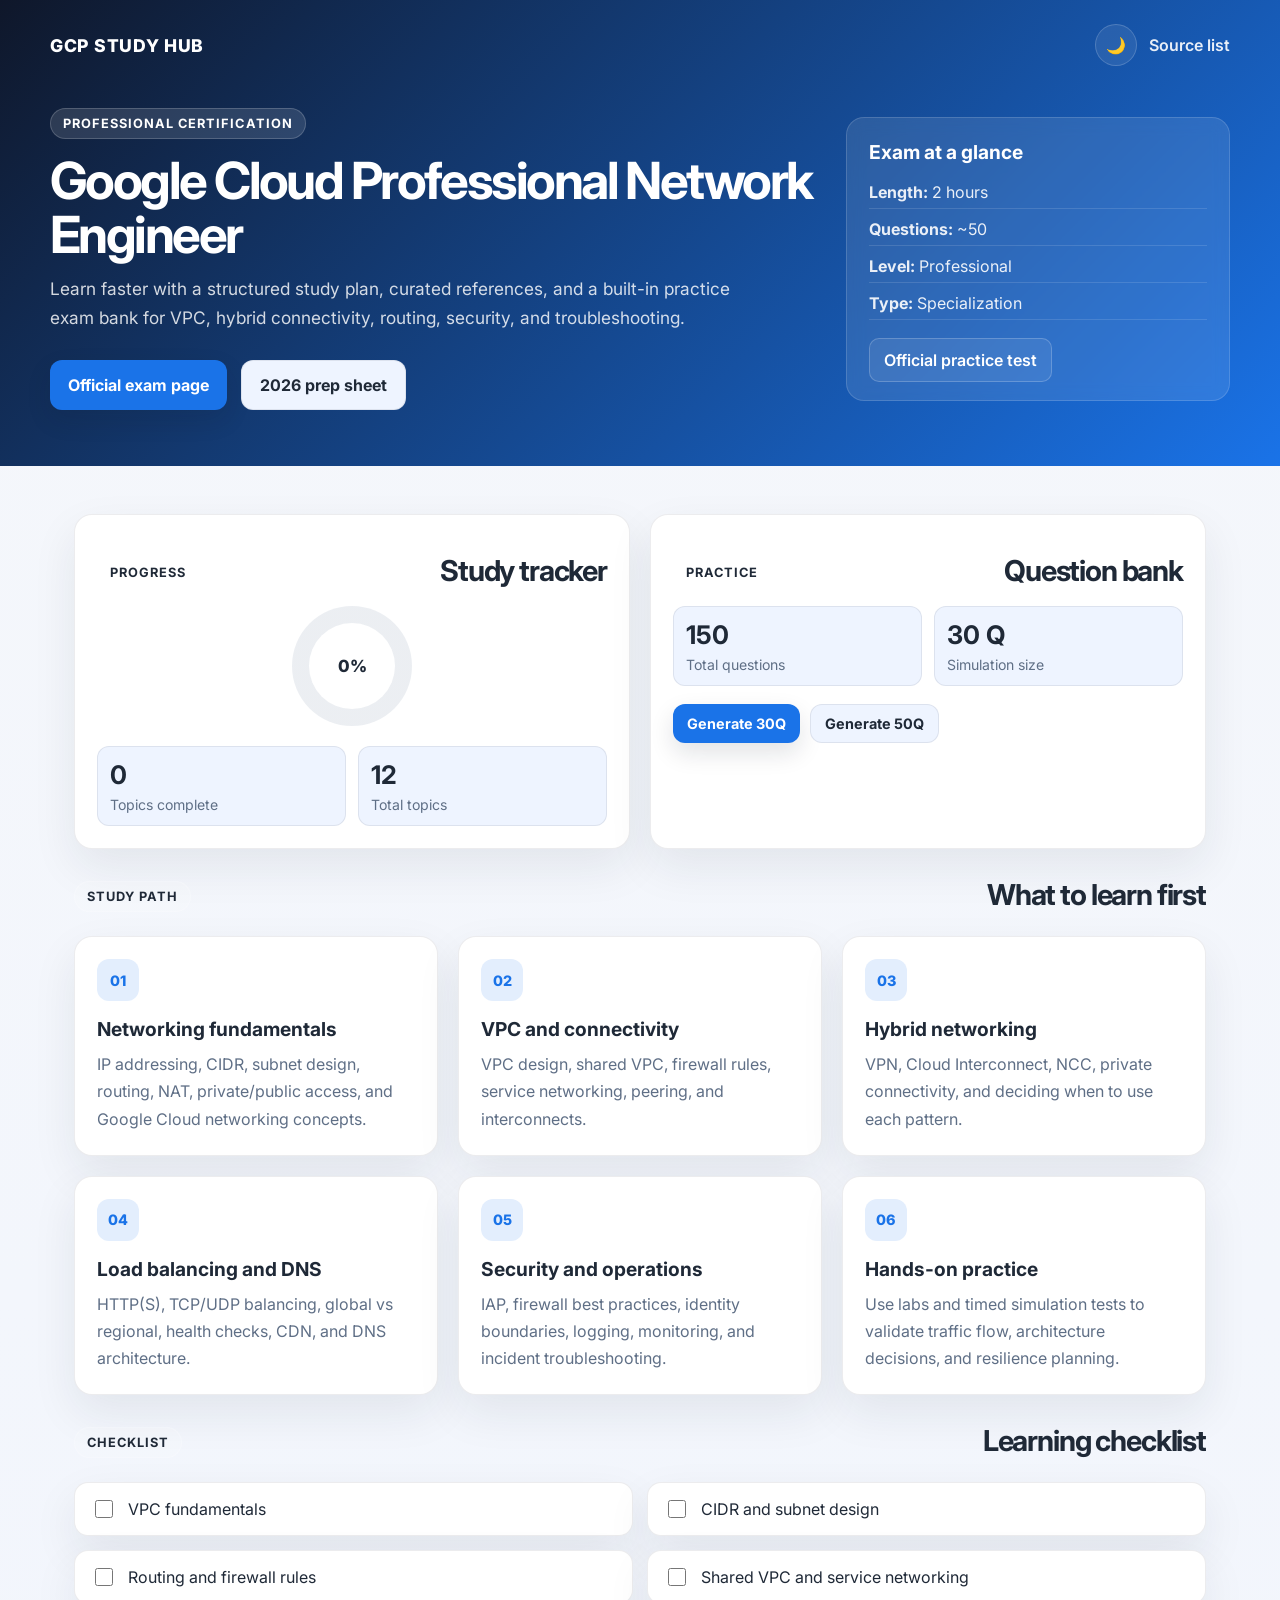
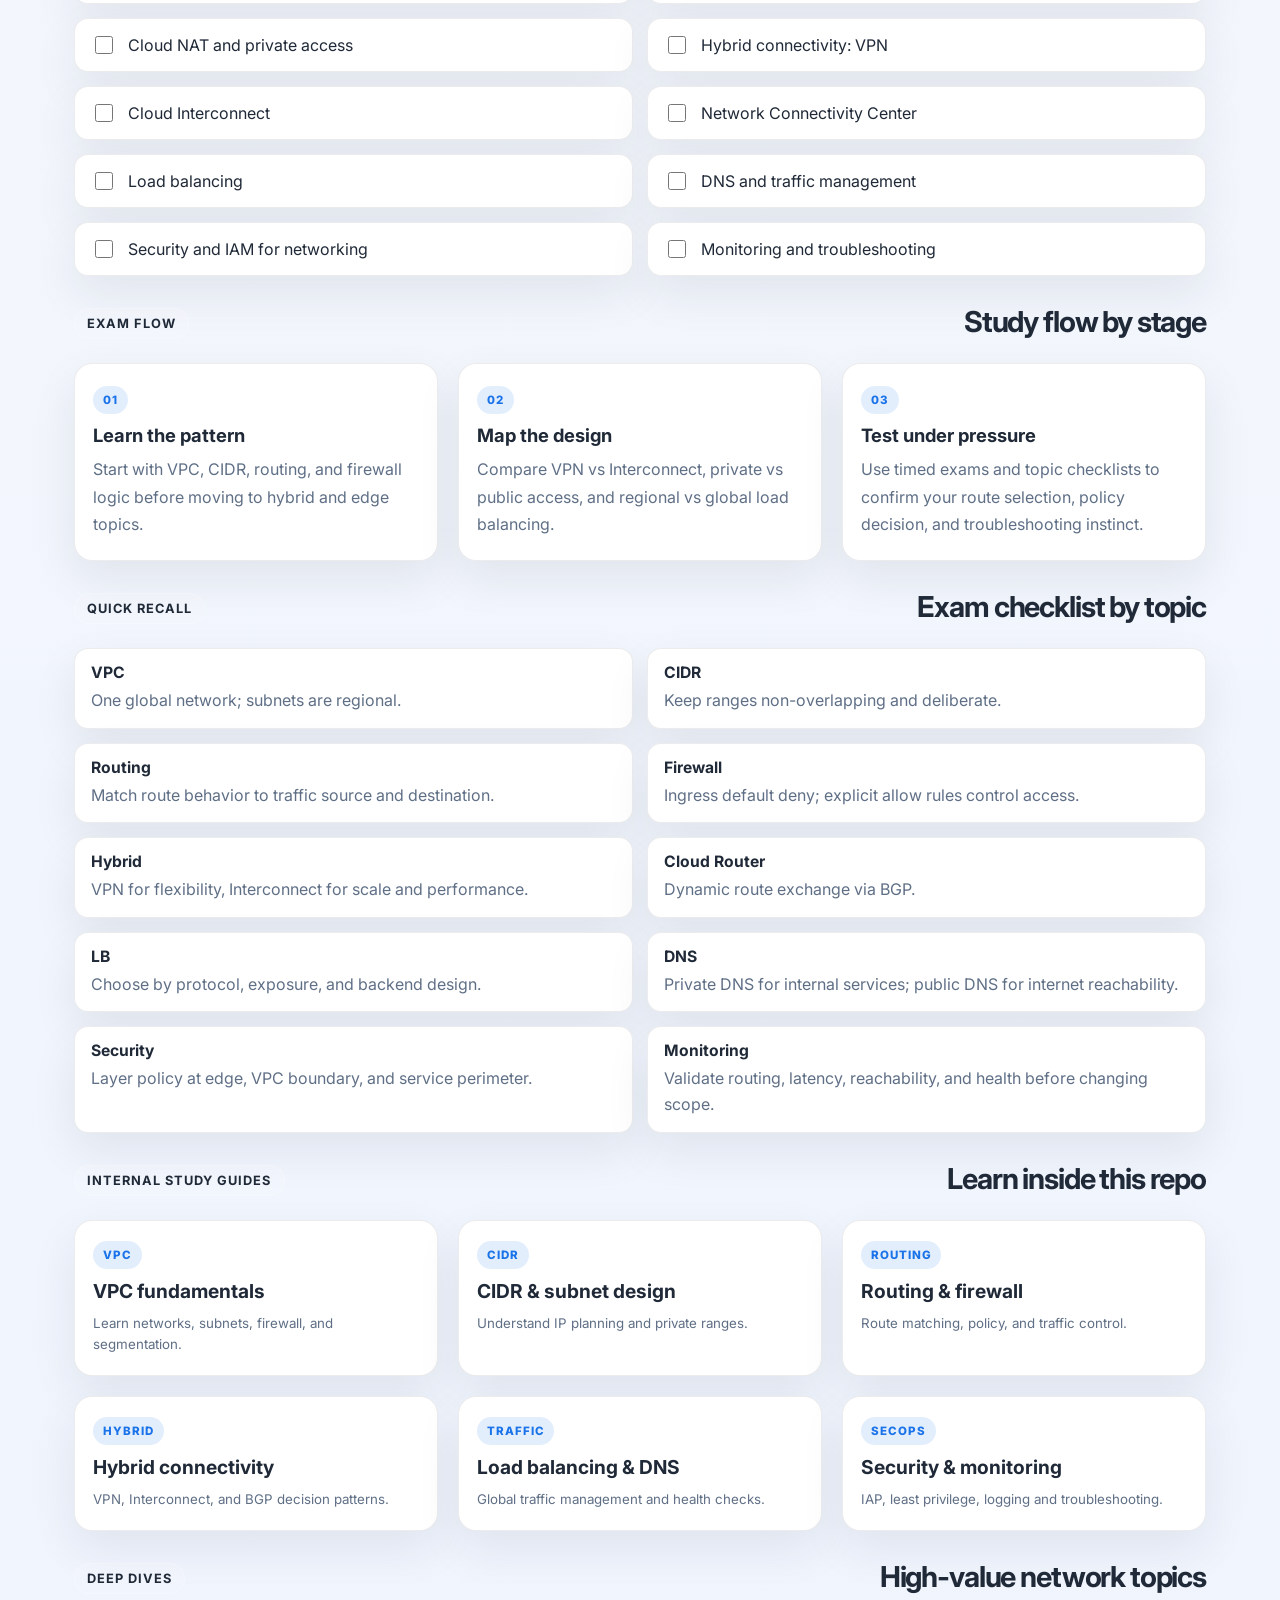
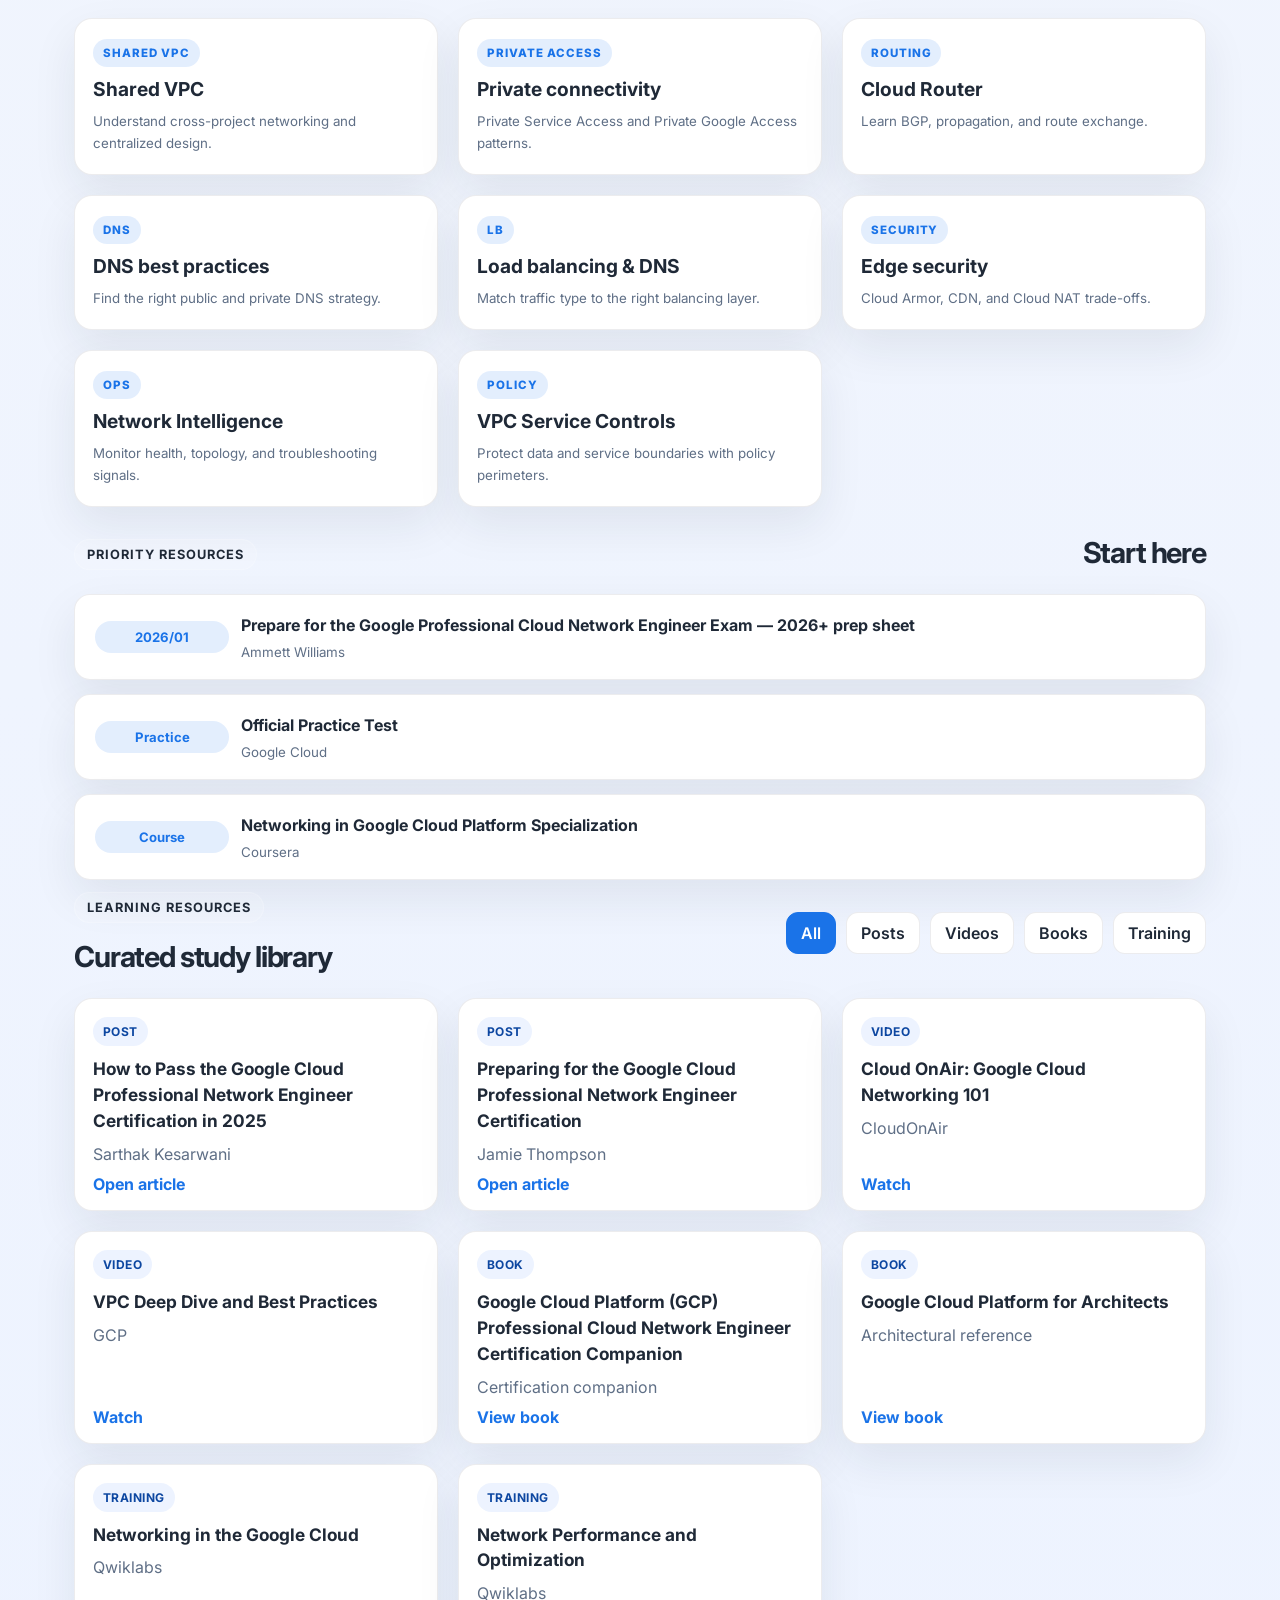
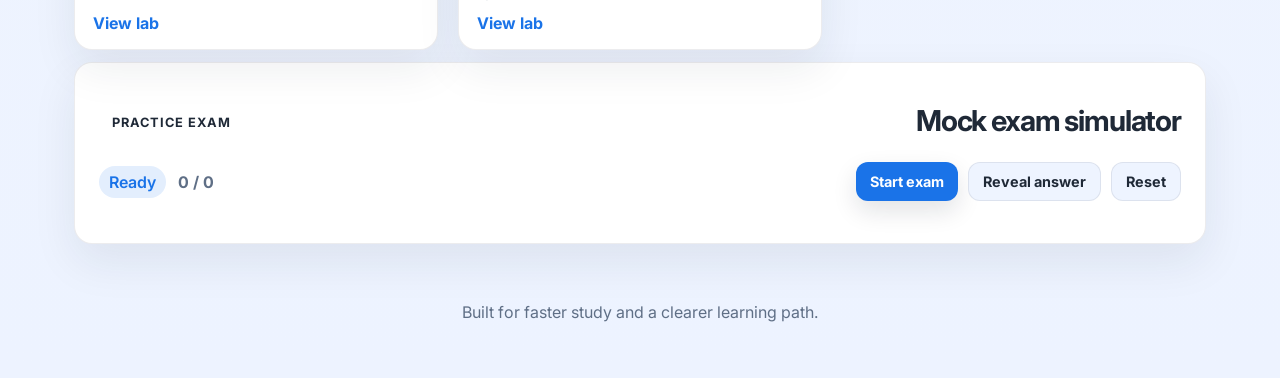
==== index.html @ b09e0fe0 "first commit" ====
<!DOCTYPE html>
<html lang="en">
  <head>
    <meta charset="UTF-8" />
    <meta name="viewport" content="width=device-width, initial-scale=1.0" />
    <title>Google Cloud Network Engineer Study Hub</title>
    <link rel="preconnect" href="https://fonts.googleapis.com" />
    <link rel="preconnect" href="https://fonts.gstatic.com" crossorigin />
    <link href="https://fonts.googleapis.com/css2?family=Inter:wght@400;500;600;700;800&display=swap" rel="stylesheet" />
    <link rel="stylesheet" href="styles.css" />
  </head>
  <body>
    <header class="hero">
      <nav class="topbar">
        <div class="brand">GCP Study Hub</div>
        <div class="nav-actions">
          <button id="themeToggle" class="theme-toggle" type="button" aria-label="Toggle dark mode">🌙</button>
          <a href="professional-cloud-network-engineer.md">Source list</a>
        </div>
      </nav>

      <div class="hero-inner">
        <div class="hero-copy">
          <span class="eyebrow">Professional Certification</span>
          <h1>Google Cloud Professional Network Engineer</h1>
          <p>
            Learn faster with a structured study plan, curated references, and a built-in practice exam bank for
            VPC, hybrid connectivity, routing, security, and troubleshooting.
          </p>
          <div class="hero-actions">
            <a class="button primary" href="https://cloud.google.com/certification/cloud-network-engineer/" target="_blank" rel="noreferrer">Official exam page</a>
            <a class="button secondary" href="https://medium.com/google-cloud/prepare-for-the-google-professional-cloud-network-engineer-exam-2026-prep-sheet-2c7bc591f3ff" target="_blank" rel="noreferrer">2026 prep sheet</a>
          </div>
        </div>

        <aside class="hero-card">
          <h3>Exam at a glance</h3>
          <ul>
            <li><strong>Length:</strong> 2 hours</li>
            <li><strong>Questions:</strong> ~50</li>
            <li><strong>Level:</strong> Professional</li>
            <li><strong>Type:</strong> Specialization</li>
          </ul>
          <a class="link-button" href="https://cloud.google.com/certification/practice-exam/cloud-network-engineer" target="_blank" rel="noreferrer">Official practice test</a>
        </aside>
      </div>
    </header>

    <main class="container">
      <section class="section dashboard-grid">
        <div class="summary-panel card">
          <div class="section-title compact">
            <span class="small-tag">Progress</span>
            <h2>Study tracker</h2>
          </div>
          <div class="progress-ring-wrap">
            <div class="progress-ring">
              <span id="progressPercent">0%</span>
            </div>
          </div>
          <div class="stat-row">
            <div>
              <strong id="checkedCount">0</strong>
              <span>Topics complete</span>
            </div>
            <div>
              <strong id="totalTopics">0</strong>
              <span>Total topics</span>
            </div>
          </div>
        </div>

        <div class="summary-panel card">
          <div class="section-title compact">
            <span class="small-tag">Practice</span>
            <h2>Question bank</h2>
          </div>
          <div class="question-bank-meta">
            <div>
              <strong id="bankCount">150</strong>
              <span>Total questions</span>
            </div>
            <div>
              <strong id="examModeLabel">30 Q</strong>
              <span>Simulation size</span>
            </div>
          </div>
          <div class="exam-actions">
            <button class="button primary small" id="generate30Btn" type="button">Generate 30Q</button>
            <button class="button secondary small" id="generate50Btn" type="button">Generate 50Q</button>
          </div>
        </div>
      </section>

      <section class="section">
        <div class="section-title">
          <span class="small-tag">Study path</span>
          <h2>What to learn first</h2>
        </div>

        <div class="roadmap-grid">
          <article class="card roadmap">
            <span>01</span>
            <h3>Networking fundamentals</h3>
            <p>IP addressing, CIDR, subnet design, routing, NAT, private/public access, and Google Cloud networking concepts.</p>
          </article>

          <article class="card roadmap">
            <span>02</span>
            <h3>VPC and connectivity</h3>
            <p>VPC design, shared VPC, firewall rules, service networking, peering, and interconnects.</p>
          </article>

          <article class="card roadmap">
            <span>03</span>
            <h3>Hybrid networking</h3>
            <p>VPN, Cloud Interconnect, NCC, private connectivity, and deciding when to use each pattern.</p>
          </article>

          <article class="card roadmap">
            <span>04</span>
            <h3>Load balancing and DNS</h3>
            <p>HTTP(S), TCP/UDP balancing, global vs regional, health checks, CDN, and DNS architecture.</p>
          </article>

          <article class="card roadmap">
            <span>05</span>
            <h3>Security and operations</h3>
            <p>IAP, firewall best practices, identity boundaries, logging, monitoring, and incident troubleshooting.</p>
          </article>

          <article class="card roadmap">
            <span>06</span>
            <h3>Hands-on practice</h3>
            <p>Use labs and timed simulation tests to validate traffic flow, architecture decisions, and resilience planning.</p>
          </article>
        </div>
      </section>

      <section class="section">
        <div class="section-title">
          <span class="small-tag">Checklist</span>
          <h2>Learning checklist</h2>
        </div>

        <div id="topicChecklist" class="checklist"></div>
      </section>

      <section class="section">
        <div class="section-title">
          <span class="small-tag">Exam flow</span>
          <h2>Study flow by stage</h2>
        </div>

        <div class="study-flow">
          <article class="flow-card">
            <span>01</span>
            <h3>Learn the pattern</h3>
            <p>Start with VPC, CIDR, routing, and firewall logic before moving to hybrid and edge topics.</p>
          </article>
          <article class="flow-card">
            <span>02</span>
            <h3>Map the design</h3>
            <p>Compare VPN vs Interconnect, private vs public access, and regional vs global load balancing.</p>
          </article>
          <article class="flow-card">
            <span>03</span>
            <h3>Test under pressure</h3>
            <p>Use timed exams and topic checklists to confirm your route selection, policy decision, and troubleshooting instinct.</p>
          </article>
        </div>
      </section>

      <section class="section">
        <div class="section-title">
          <span class="small-tag">Quick recall</span>
          <h2>Exam checklist by topic</h2>
        </div>

        <div class="exam-checklist">
          <div class="exam-checklist-item"><strong>VPC</strong><span>One global network; subnets are regional.</span></div>
          <div class="exam-checklist-item"><strong>CIDR</strong><span>Keep ranges non-overlapping and deliberate.</span></div>
          <div class="exam-checklist-item"><strong>Routing</strong><span>Match route behavior to traffic source and destination.</span></div>
          <div class="exam-checklist-item"><strong>Firewall</strong><span>Ingress default deny; explicit allow rules control access.</span></div>
          <div class="exam-checklist-item"><strong>Hybrid</strong><span>VPN for flexibility, Interconnect for scale and performance.</span></div>
          <div class="exam-checklist-item"><strong>Cloud Router</strong><span>Dynamic route exchange via BGP.</span></div>
          <div class="exam-checklist-item"><strong>LB</strong><span>Choose by protocol, exposure, and backend design.</span></div>
          <div class="exam-checklist-item"><strong>DNS</strong><span>Private DNS for internal services; public DNS for internet reachability.</span></div>
          <div class="exam-checklist-item"><strong>Security</strong><span>Layer policy at edge, VPC boundary, and service perimeter.</span></div>
          <div class="exam-checklist-item"><strong>Monitoring</strong><span>Validate routing, latency, reachability, and health before changing scope.</span></div>
        </div>
      </section>

      <section class="section">
        <div class="section-title">
          <span class="small-tag">Internal study guides</span>
          <h2>Learn inside this repo</h2>
        </div>

        <div class="topic-grid">
          <a class="topic-card" href="topics/vpc-fundamentals.html">
            <span>VPC</span>
            <strong>VPC fundamentals</strong>
            <small>Learn networks, subnets, firewall, and segmentation.</small>
          </a>
          <a class="topic-card" href="topics/cidr-subnet-design.html">
            <span>CIDR</span>
            <strong>CIDR & subnet design</strong>
            <small>Understand IP planning and private ranges.</small>
          </a>
          <a class="topic-card" href="topics/routing-firewall.html">
            <span>Routing</span>
            <strong>Routing & firewall</strong>
            <small>Route matching, policy, and traffic control.</small>
          </a>
          <a class="topic-card" href="topics/hybrid-connectivity.html">
            <span>Hybrid</span>
            <strong>Hybrid connectivity</strong>
            <small>VPN, Interconnect, and BGP decision patterns.</small>
          </a>
          <a class="topic-card" href="topics/load-balancing-dns.html">
            <span>Traffic</span>
            <strong>Load balancing & DNS</strong>
            <small>Global traffic management and health checks.</small>
          </a>
          <a class="topic-card" href="topics/security-monitoring.html">
            <span>SecOps</span>
            <strong>Security & monitoring</strong>
            <small>IAP, least privilege, logging and troubleshooting.</small>
          </a>
        </div>
      </section>

      <section class="section">
        <div class="section-title">
          <span class="small-tag">Deep dives</span>
          <h2>High-value network topics</h2>
        </div>

        <div class="deep-dive-grid">
          <a class="deep-dive-card" href="topics/shared-vpc.html">
            <span>Shared VPC</span>
            <strong>Shared VPC</strong>
            <small>Understand cross-project networking and centralized design.</small>
          </a>
          <a class="deep-dive-card" href="topics/private-connectivity.html">
            <span>Private access</span>
            <strong>Private connectivity</strong>
            <small>Private Service Access and Private Google Access patterns.</small>
          </a>
          <a class="deep-dive-card" href="topics/cloud-router.html">
            <span>Routing</span>
            <strong>Cloud Router</strong>
            <small>Learn BGP, propagation, and route exchange.</small>
          </a>
          <a class="deep-dive-card" href="topics/dns-best-practices.html">
            <span>DNS</span>
            <strong>DNS best practices</strong>
            <small>Find the right public and private DNS strategy.</small>
          </a>
          <a class="deep-dive-card" href="topics/load-balancing-dns.html">
            <span>LB</span>
            <strong>Load balancing & DNS</strong>
            <small>Match traffic type to the right balancing layer.</small>
          </a>
          <a class="deep-dive-card" href="topics/edge-security.html">
            <span>Security</span>
            <strong>Edge security</strong>
            <small>Cloud Armor, CDN, and Cloud NAT trade-offs.</small>
          </a>
          <a class="deep-dive-card" href="topics/network-deep-dives.html#network-intelligence-centre">
            <span>Ops</span>
            <strong>Network Intelligence</strong>
            <small>Monitor health, topology, and troubleshooting signals.</small>
          </a>
          <a class="deep-dive-card" href="topics/network-deep-dives.html#vpc-service-controls">
            <span>Policy</span>
            <strong>VPC Service Controls</strong>
            <small>Protect data and service boundaries with policy perimeters.</small>
          </a>
        </div>
      </section>

      <section class="section">
        <div class="section-title">
          <span class="small-tag">Priority resources</span>
          <h2>Start here</h2>
        </div>

        <div class="priority-list">
          <a class="priority-item" href="https://medium.com/google-cloud/prepare-for-the-google-professional-cloud-network-engineer-exam-2026-prep-sheet-2c7bc591f3ff" target="_blank" rel="noreferrer">
            <span class="priority-date">2026/01</span>
            <div>
              <strong>Prepare for the Google Professional Cloud Network Engineer Exam — 2026+ prep sheet</strong>
              <small>Ammett Williams</small>
            </div>
          </a>

          <a class="priority-item" href="https://cloud.google.com/certification/practice-exam/cloud-network-engineer" target="_blank" rel="noreferrer">
            <span class="priority-date">Practice</span>
            <div>
              <strong>Official Practice Test</strong>
              <small>Google Cloud</small>
            </div>
          </a>

          <a class="priority-item" href="https://www.coursera.org/specializations/networking-google-cloud-platform" target="_blank" rel="noreferrer">
            <span class="priority-date">Course</span>
            <div>
              <strong>Networking in Google Cloud Platform Specialization</strong>
              <small>Coursera</small>
            </div>
          </a>
        </div>
      </section>

      <section class="section">
        <div class="section-title with-actions">
          <div>
            <span class="small-tag">Learning resources</span>
            <h2>Curated study library</h2>
          </div>

          <div class="filters" aria-label="Resource categories">
            <button class="filter active" data-filter="all" type="button">All</button>
            <button class="filter" data-filter="posts" type="button">Posts</button>
            <button class="filter" data-filter="videos" type="button">Videos</button>
            <button class="filter" data-filter="books" type="button">Books</button>
            <button class="filter" data-filter="training" type="button">Training</button>
          </div>
        </div>

        <div class="resource-grid">
          <article class="resource-card" data-category="posts">
            <span class="resource-type">Post</span>
            <h3>How to Pass the Google Cloud Professional Network Engineer Certification in 2025</h3>
            <p>Sarthak Kesarwani</p>
            <a href="https://medium.com/google-cloud/how-to-pass-the-google-cloud-professional-network-engineer-certification-in-2025-5317ebe3b90c" target="_blank" rel="noreferrer">Open article</a>
          </article>

          <article class="resource-card" data-category="posts">
            <span class="resource-type">Post</span>
            <h3>Preparing for the Google Cloud Professional Network Engineer Certification</h3>
            <p>Jamie Thompson</p>
            <a href="https://medium.com/google-cloud/preparing-for-the-google-cloud-professional-network-engineer-certification-7c0a958208f3" target="_blank" rel="noreferrer">Open article</a>
          </article>

          <article class="resource-card" data-category="videos">
            <span class="resource-type">Video</span>
            <h3>Cloud OnAir: Google Cloud Networking 101</h3>
            <p>CloudOnAir</p>
            <a href="https://www.youtube.com/watch?v=0hN-dyOV10c" target="_blank" rel="noreferrer">Watch</a>
          </article>

          <article class="resource-card" data-category="videos">
            <span class="resource-type">Video</span>
            <h3>VPC Deep Dive and Best Practices</h3>
            <p>GCP</p>
            <a href="https://www.youtube.com/watch?v=wmP6SQe5J7g" target="_blank" rel="noreferrer">Watch</a>
          </article>

          <article class="resource-card" data-category="books">
            <span class="resource-type">Book</span>
            <h3>Google Cloud Platform (GCP) Professional Cloud Network Engineer Certification Companion</h3>
            <p>Certification companion</p>
            <a href="https://a.co/d/4icu5XX" target="_blank" rel="noreferrer">View book</a>
          </article>

          <article class="resource-card" data-category="books">
            <span class="resource-type">Book</span>
            <h3>Google Cloud Platform for Architects</h3>
            <p>Architectural reference</p>
            <a href="https://www.amazon.com/Google-Cloud-Platform-Architects-solutions/dp/1788834305/" target="_blank" rel="noreferrer">View book</a>
          </article>

          <article class="resource-card" data-category="training">
            <span class="resource-type">Training</span>
            <h3>Networking in the Google Cloud</h3>
            <p>Qwiklabs</p>
            <a href="https://google.qwiklabs.com/quests/31" target="_blank" rel="noreferrer">View lab</a>
          </article>

          <article class="resource-card" data-category="training">
            <span class="resource-type">Training</span>
            <h3>Network Performance and Optimization</h3>
            <p>Qwiklabs</p>
            <a href="https://google.qwiklabs.com/quests/46" target="_blank" rel="noreferrer">View lab</a>
          </article>
        </div>
      </section>

      <section class="section practice-panel card">
        <div class="section-title">
          <span class="small-tag">Practice exam</span>
          <h2>Mock exam simulator</h2>
        </div>

        <div class="practice-header">
          <div class="practice-meta">
            <span id="practiceStatus">Ready</span>
            <strong id="practiceTimer">0 / 0</strong>
          </div>
          <div class="practice-actions">
            <button class="button primary small" id="startExamBtn" type="button">Start exam</button>
            <button class="button secondary small" id="showAnswerBtn" type="button">Reveal answer</button>
            <button class="button secondary small" id="resetExamBtn" type="button">Reset</button>
          </div>
        </div>

        <div id="practiceExam" class="practice-exam hidden">
          <div class="question-progress">
            <div id="progressBar"></div>
          </div>

          <div id="questionCard" class="question-card"></div>

          <div class="exam-nav">
            <button class="button secondary small" id="prevBtn" type="button">Previous</button>
            <button class="button primary small" id="nextBtn" type="button">Next</button>
          </div>
        </div>

        <div id="examSummary" class="exam-summary hidden"></div>
      </section>
    </main>

    <footer class="footer">
      <p>Built for faster study and a clearer learning path.</p>
    </footer>

    <script src="script.js"></script>
  </body>
</html>
---- styles.css ----
:root {
  --bg: #f5f7fb;
  --panel: #ffffff;
  --panel-alt: #eef4ff;
  --primary: #1a73e8;
  --primary-dark: #0d47a1;
  --primary-soft: rgba(26, 115, 232, 0.12);
  --accent: #34a853;
  --text: #1f2937;
  --muted: #5f6f86;
  --border: rgba(15, 23, 42, 0.08);
  --shadow: 0 18px 45px rgba(31, 41, 55, 0.08);
  --success: #1e8e3e;
  --warning: #fbbc04;
  --danger: #d93025;
}

body.dark-mode {
  --bg: #0f172a;
  --panel: #111827;
  --panel-alt: #172033;
  --primary: #60a5fa;
  --primary-dark: #bfdbfe;
  --primary-soft: rgba(96, 165, 250, 0.18);
  --accent: #34a853;
  --text: #e5edf9;
  --muted: #a8b3c7;
  --border: rgba(148, 163, 184, 0.16);
  --shadow: 0 18px 45px rgba(2, 6, 23, 0.32);
  --success: #4ade80;
  --warning: #fbbf24;
  --danger: #f87171;
}

* {
  box-sizing: border-box;
}

html {
  scroll-behavior: smooth;
}

body {
  margin: 0;
  font-family: "Inter", sans-serif;
  background: linear-gradient(180deg, var(--bg) 0%, #edf3ff 100%);
  color: var(--text);
  transition: background 0.2s ease, color 0.2s ease;
}

body.dark-mode {
  background: linear-gradient(180deg, var(--bg) 0%, #0b1120 100%);
}

img {
  max-width: 100%;
  display: block;
}

button,
a {
  font: inherit;
}

.hero {
  background: linear-gradient(135deg, #0f172a 0%, #1a73e8 100%);
  color: #fff;
  padding: 24px 24px 56px;
}

.topbar {
  max-width: 1180px;
  margin: 0 auto;
  display: flex;
  align-items: center;
  justify-content: space-between;
  gap: 16px;
}

.brand {
  font-size: 1.1rem;
  font-weight: 800;
  letter-spacing: 0.04em;
  text-transform: uppercase;
}

.nav-actions {
  display: flex;
  align-items: center;
  gap: 12px;
}

.topbar a {
  color: rgba(255, 255, 255, 0.9);
  text-decoration: none;
  font-weight: 600;
}

.theme-toggle {
  width: 42px;
  height: 42px;
  border-radius: 50%;
  border: 1px solid rgba(255, 255, 255, 0.18);
  background: rgba(255, 255, 255, 0.08);
  color: #fff;
  cursor: pointer;
}

.hero-inner {
  max-width: 1180px;
  margin: 42px auto 0;
  display: grid;
  grid-template-columns: minmax(0, 1.6fr) minmax(280px, 0.8fr);
  gap: 28px;
  align-items: center;
}

.hero-copy h1 {
  margin: 14px 0 12px;
  font-size: clamp(2.2rem, 4vw, 4rem);
  line-height: 1.06;
  letter-spacing: -0.05em;
}

.hero-copy p {
  max-width: 680px;
  margin: 0;
  color: rgba(255, 255, 255, 0.82);
  font-size: 1.08rem;
  line-height: 1.7;
}

.eyebrow,
.small-tag {
  display: inline-flex;
  align-items: center;
  padding: 7px 12px;
  border-radius: 999px;
  background: rgba(255, 255, 255, 0.12);
  border: 1px solid rgba(255, 255, 255, 0.18);
  font-size: 0.8rem;
  font-weight: 700;
  letter-spacing: 0.08em;
  text-transform: uppercase;
}

.hero-actions {
  display: flex;
  flex-wrap: wrap;
  gap: 14px;
  margin-top: 28px;
}

.button,
.link-button,
.filter {
  display: inline-flex;
  align-items: center;
  justify-content: center;
  text-decoration: none;
  border-radius: 12px;
  cursor: pointer;
  transition: transform 0.2s ease, box-shadow 0.2s ease;
  border: none;
}

.button {
  padding: 14px 18px;
  font-weight: 700;
}

.button.small {
  padding: 10px 14px;
  font-size: 0.9rem;
}

.button:hover,
.link-button:hover,
.filter:hover,
.theme-toggle:hover {
  transform: translateY(-1px);
}

.button.primary {
  background: #fff;
  color: var(--primary-dark);
  box-shadow: 0 10px 24px rgba(15, 23, 42, 0.12);
}

.button.secondary {
  background: rgba(255, 255, 255, 0.08);
  color: #fff;
  border: 1px solid rgba(255, 255, 255, 0.18);
}

.hero-card {
  background: rgba(255, 255, 255, 0.1);
  border: 1px solid rgba(255, 255, 255, 0.15);
  border-radius: 18px;
  padding: 22px 22px 18px;
  backdrop-filter: blur(8px);
}

.hero-card h3 {
  margin-top: 0;
  margin-bottom: 18px;
  font-size: 1.2rem;
}

.hero-card ul {
  list-style: none;
  padding: 0;
  margin: 0 0 18px;
  display: grid;
  gap: 10px;
  color: rgba(255, 255, 255, 0.9);
}

.hero-card li {
  padding-bottom: 6px;
  border-bottom: 1px solid rgba(255, 255, 255, 0.12);
}

.link-button {
  padding: 11px 14px;
  border-radius: 10px;
  background: rgba(255, 255, 255, 0.08);
  border: 1px solid rgba(255, 255, 255, 0.2);
  color: #fff;
  font-weight: 600;
}

.container {
  max-width: 1180px;
  margin: 0 auto;
  padding: 48px 24px 32px;
}

.section + .section {
  margin-top: 12px;
}

.section-title {
  display: flex;
  align-items: end;
  justify-content: space-between;
  gap: 20px;
  margin-bottom: 24px;
}

.section-title.compact {
  margin-bottom: 18px;
}

.section-title h2 {
  margin: 16px 0 0;
  font-size: clamp(1.8rem, 2vw, 2.5rem);
  letter-spacing: -0.04em;
}

.with-actions {
  align-items: center;
}

.dashboard-grid {
  display: grid;
  grid-template-columns: repeat(2, minmax(0, 1fr));
  gap: 20px;
}

.summary-panel,
.practice-panel,
.card,
.resource-card {
  background: var(--panel);
  border: 1px solid var(--border);
  border-radius: 18px;
  box-shadow: var(--shadow);
}

.summary-panel {
  padding: 22px;
}

.progress-ring-wrap {
  display: flex;
  justify-content: center;
  margin-bottom: 20px;
}

.progress-ring {
  width: 120px;
  height: 120px;
  border-radius: 50%;
  display: grid;
  place-items: center;
  font-weight: 800;
  background: conic-gradient(var(--primary) 0deg, var(--primary) 0deg, rgba(148, 163, 184, 0.18) 0deg);
  position: relative;
}

.progress-ring::before {
  content: "";
  position: absolute;
  width: 86px;
  height: 86px;
  border-radius: 50%;
  background: var(--panel);
}

.progress-ring span {
  position: relative;
  z-index: 1;
  font-size: 1.05rem;
}

.stat-row,
.question-bank-meta {
  display: grid;
  grid-template-columns: repeat(2, minmax(0, 1fr));
  gap: 12px;
}

.stat-row div,
.question-bank-meta div {
  background: var(--panel-alt);
  border: 1px solid var(--border);
  border-radius: 12px;
  padding: 12px;
  display: flex;
  flex-direction: column;
  gap: 6px;
  min-height: 80px;
}

.stat-row strong,
.question-bank-meta strong {
  font-size: 1.6rem;
}

.stat-row span,
.question-bank-meta span {
  color: var(--muted);
  font-size: 0.88rem;
}

.exam-actions {
  display: flex;
  flex-wrap: wrap;
  gap: 10px;
  margin-top: 18px;
}

.button.primary:not(.secondary) {
  background: var(--primary);
  color: #fff;
}

.button.secondary:not(.primary) {
  background: var(--panel-alt);
  color: var(--text);
  border: 1px solid var(--border);
}

.roadmap-grid,
.resource-grid {
  display: grid;
  grid-template-columns: repeat(3, minmax(0, 1fr));
  gap: 20px;
}

.roadmap {
  padding: 22px;
}

.roadmap span {
  display: inline-flex;
  align-items: center;
  justify-content: center;
  width: 42px;
  height: 42px;
  border-radius: 12px;
  background: var(--primary-soft);
  color: var(--primary);
  font-size: 0.9rem;
  font-weight: 800;
}

.roadmap h3 {
  margin: 16px 0 10px;
  font-size: 1.2rem;
}

.roadmap p {
  margin: 0;
  line-height: 1.7;
  color: var(--muted);
}

.checklist {
  display: grid;
  grid-template-columns: repeat(2, minmax(0, 1fr));
  gap: 14px;
}

.checklist-item {
  display: flex;
  align-items: center;
  gap: 12px;
  background: var(--panel);
  border: 1px solid var(--border);
  border-radius: 14px;
  padding: 14px 16px;
  box-shadow: var(--shadow);
}

.checklist-item input {
  width: 18px;
  height: 18px;
  accent-color: var(--primary);
}

.checklist-item label {
  line-height: 1.5;
  cursor: pointer;
}

.checklist-item.checked {
  border-color: rgba(52, 168, 83, 0.4);
  background: rgba(52, 168, 83, 0.04);
}

.priority-list {
  display: grid;
  gap: 14px;
}

.priority-item {
  display: grid;
  grid-template-columns: 134px 1fr;
  gap: 12px;
  align-items: center;
  background: var(--panel);
  color: var(--text);
  border: 1px solid var(--border);
  border-radius: 16px;
  padding: 18px 20px;
  text-decoration: none;
  box-shadow: var(--shadow);
}

.priority-date {
  display: inline-flex;
  align-items: center;
  justify-content: center;
  padding: 8px 12px;
  border-radius: 999px;
  background: var(--primary-soft);
  color: var(--primary);
  font-weight: 700;
  font-size: 0.82rem;
}

.priority-item strong {
  display: block;
  margin-bottom: 4px;
  line-height: 1.5;
}

.priority-item small {
  color: var(--muted);
}

.filters {
  display: flex;
  flex-wrap: wrap;
  gap: 10px;
}

.filter {
  border: 1px solid var(--border);
  background: var(--panel);
  color: var(--text);
  padding: 10px 14px;
  font-weight: 600;
}

.filter.active {
  background: var(--primary);
  border-color: var(--primary);
  color: #fff;
}

.resource-card {
  padding: 18px 18px 16px;
  display: flex;
  flex-direction: column;
  gap: 10px;
}

.resource-type {
  display: inline-flex;
  align-self: flex-start;
  border-radius: 999px;
  background: #edf3ff;
  color: var(--primary-dark);
  padding: 7px 10px;
  font-size: 0.75rem;
  font-weight: 700;
  letter-spacing: 0.04em;
  text-transform: uppercase;
}

body.dark-mode .resource-type {
  background: rgba(96, 165, 250, 0.12);
  color: var(--primary);
}

.resource-card h3 {
  margin: 0;
  font-size: 1.08rem;
  line-height: 1.5;
}

.resource-card p {
  margin: 0;
  color: var(--muted);
}

.resource-card a {
  margin-top: auto;
  color: var(--primary);
  text-decoration: none;
  font-weight: 700;
}

.resource-card.hidden {
  display: none;
}

.topic-grid {
  display: grid;
  grid-template-columns: repeat(3, minmax(0, 1fr));
  gap: 20px;
}

.topic-card {
  display: flex;
  flex-direction: column;
  gap: 10px;
  padding: 20px 18px;
  background: var(--panel);
  border: 1px solid var(--border);
  border-radius: 18px;
  box-shadow: var(--shadow);
  color: var(--text);
  text-decoration: none;
}

.topic-card span {
  display: inline-flex;
  width: fit-content;
  border-radius: 999px;
  background: var(--primary-soft);
  color: var(--primary);
  padding: 7px 10px;
  font-size: 0.72rem;
  font-weight: 800;
  letter-spacing: 0.08em;
  text-transform: uppercase;
}

.topic-card strong {
  font-size: 1.2rem;
}

.topic-card small {
  color: var(--muted);
  line-height: 1.6;
}

.study-flow {
  display: grid;
  grid-template-columns: repeat(3, minmax(0, 1fr));
  gap: 20px;
}

.flow-card {
  display: flex;
  flex-direction: column;
  gap: 10px;
  padding: 22px 18px;
  background: var(--panel);
  border: 1px solid var(--border);
  border-radius: 18px;
  box-shadow: var(--shadow);
}

.flow-card span {
  display: inline-flex;
  width: fit-content;
  border-radius: 999px;
  background: var(--primary-soft);
  color: var(--primary);
  padding: 7px 10px;
  font-size: 0.72rem;
  font-weight: 800;
  letter-spacing: 0.08em;
  text-transform: uppercase;
}

.flow-card h3 {
  margin: 0;
  font-size: 1.15rem;
}

.flow-card p {
  margin: 0;
  color: var(--muted);
  line-height: 1.7;
}

.exam-checklist {
  display: grid;
  grid-template-columns: repeat(2, minmax(0, 1fr));
  gap: 14px;
}

.exam-checklist-item {
  display: flex;
  flex-direction: column;
  gap: 6px;
  padding: 14px 16px;
  border: 1px solid var(--border);
  border-radius: 14px;
  background: var(--panel);
  box-shadow: var(--shadow);
}

.exam-checklist-item strong {
  font-size: 0.98rem;
}

.exam-checklist-item span {
  color: var(--muted);
  line-height: 1.6;
}

.deep-dive-grid {
  display: grid;
  grid-template-columns: repeat(3, minmax(0, 1fr));
  gap: 20px;
}

.deep-dive-card {
  display: flex;
  flex-direction: column;
  gap: 10px;
  padding: 20px 18px;
  background: var(--panel);
  border: 1px solid var(--border);
  border-radius: 18px;
  box-shadow: var(--shadow);
  color: var(--text);
  text-decoration: none;
}

.deep-dive-card span {
  display: inline-flex;
  width: fit-content;
  border-radius: 999px;
  background: var(--primary-soft);
  color: var(--primary);
  padding: 7px 10px;
  font-size: 0.72rem;
  font-weight: 800;
  letter-spacing: 0.08em;
  text-transform: uppercase;
}

.deep-dive-card strong {
  font-size: 1.2rem;
}

.deep-dive-card small {
  color: var(--muted);
  line-height: 1.6;
}

.deep-dive-list {
  display: grid;
  gap: 18px;
}

.deep-dive-item {
  background: var(--panel);
  border: 1px solid var(--border);
  border-radius: 18px;
  box-shadow: var(--shadow);
  padding: 22px 20px;
}

.deep-dive-item h3 {
  margin: 0 0 10px;
  font-size: 1.25rem;
}

.deep-dive-item p,
.deep-dive-item li {
  color: var(--muted);
  line-height: 1.75;
}

.deep-dive-item a {
  color: var(--primary);
  text-decoration: none;
  font-weight: 700;
}

.deep-dive-item ul {
  margin: 10px 0 0;
  padding-left: 18px;
}

.topic-page {
  max-width: 1080px;
  margin: 0 auto;
  padding: 32px 24px 60px;
}

.topic-shell {
  background: var(--panel);
  border: 1px solid var(--border);
  border-radius: 24px;
  box-shadow: var(--shadow);
  overflow: hidden;
}

.topic-header {
  background: linear-gradient(135deg, #0f172a 0%, #1a73e8 100%);
  color: #fff;
  padding: 24px 28px 20px;
}

.topic-header h1 {
  margin: 14px 0 12px;
  font-size: clamp(2rem, 3vw, 3rem);
  letter-spacing: -0.05em;
}

.topic-header p {
  margin: 0;
  line-height: 1.7;
  color: rgba(255, 255, 255, 0.82);
}

.topic-nav {
  display: flex;
  flex-wrap: wrap;
  gap: 10px;
  margin-top: 18px;
}

.topic-nav a {
  display: inline-flex;
  align-items: center;
  padding: 8px 12px;
  border-radius: 999px;
  background: rgba(255, 255, 255, 0.12);
  border: 1px solid rgba(255, 255, 255, 0.18);
  color: #fff;
  text-decoration: none;
  font-size: 0.85rem;
  font-weight: 600;
}

.topic-content {
  padding: 30px 28px 36px;
}

.topic-content section {
  margin-bottom: 28px;
}

.topic-content h2 {
  margin: 0 0 12px;
  font-size: 1.5rem;
  letter-spacing: -0.03em;
}

.topic-content h3 {
  margin: 0 0 10px;
  font-size: 1.12rem;
}

.topic-content p,
.topic-content li {
  color: var(--muted);
  line-height: 1.8;
}

.topic-content ul,
.topic-content ol {
  padding-left: 20px;
}

.topic-box {
  background: var(--panel-alt);
  border: 1px solid var(--border);
  border-radius: 16px;
  padding: 18px 20px;
  margin-top: 18px;
}

.topic-box h3 {
  margin-top: 0;
}

.practice-panel {
  padding: 24px;
}

.practice-header {
  display: flex;
  align-items: center;
  justify-content: space-between;
  gap: 12px;
  margin-bottom: 18px;
}

.practice-meta {
  display: flex;
  align-items: center;
  gap: 12px;
  color: var(--muted);
  font-weight: 600;
}

.practice-meta span {
  border-radius: 999px;
  background: var(--primary-soft);
  color: var(--primary);
  padding: 6px 10px;
}

.practice-actions,
.exam-nav {
  display: flex;
  gap: 10px;
  flex-wrap: wrap;
}

.question-progress {
  width: 100%;
  height: 10px;
  background: rgba(148, 163, 184, 0.18);
  border-radius: 999px;
  overflow: hidden;
  margin-bottom: 18px;
}

#progressBar {
  height: 100%;
  width: 0%;
  background: linear-gradient(90deg, var(--primary), #4f9cff);
  border-radius: inherit;
  transition: width 0.25s ease;
}

.question-card {
  background: var(--panel-alt);
  border: 1px solid var(--border);
  border-radius: 16px;
  padding: 22px;
}

.question-card h3 {
  margin: 0 0 18px;
  font-size: clamp(1.2rem, 2vw, 1.7rem);
  line-height: 1.5;
}

.question-card .question-meta {
  display: flex;
  justify-content: space-between;
  align-items: center;
  gap: 12px;
  margin-bottom: 14px;
  color: var(--muted);
  font-size: 0.9rem;
}

.answers {
  display: grid;
  gap: 12px;
  margin-top: 18px;
}

.answer-option {
  width: 100%;
  display: flex;
  align-items: center;
  gap: 12px;
  background: var(--panel);
  border: 1px solid var(--border);
  border-radius: 12px;
  padding: 12px 14px;
  text-align: left;
  color: var(--text);
  cursor: pointer;
}

.answer-option.correct {
  border-color: rgba(30, 142, 62, 0.45);
  background: rgba(30, 142, 62, 0.08);
}

.answer-option.wrong {
  border-color: rgba(217, 48, 37, 0.45);
  background: rgba(217, 48, 37, 0.08);
}

.answer-option.selected {
  border-color: var(--primary);
  box-shadow: 0 0 0 2px rgba(26, 115, 232, 0.12);
}

.answer-label {
  width: 26px;
  height: 26px;
  border-radius: 50%;
  display: inline-flex;
  align-items: center;
  justify-content: center;
  font-size: 0.8rem;
  background: rgba(148, 163, 184, 0.15);
  color: var(--muted);
  font-weight: 700;
}

.answer-option.correct .answer-label,
.answer-option.wrong .answer-label {
  color: #fff;
}

.answer-option.correct .answer-label {
  background: var(--success);
}

.answer-option.wrong .answer-label {
  background: var(--danger);
}

.explanation {
  margin-top: 18px;
  padding: 16px 18px;
  background: rgba(96, 165, 250, 0.08);
  border-left: 4px solid var(--primary);
  border-radius: 12px;
  color: var(--text);
  line-height: 1.6;
}

.exam-summary {
  margin-top: 22px;
  padding: 24px;
  background: var(--panel-alt);
  border: 1px solid var(--border);
  border-radius: 16px;
}

.exam-summary h3 {
  margin-top: 0;
  margin-bottom: 14px;
}

.exam-summary .score {
  font-size: 2rem;
  font-weight: 800;
  margin-bottom: 8px;
}

.hidden {
  display: none !important;
}

.footer {
  padding: 10px 24px 40px;
  text-align: center;
  color: var(--muted);
}

@media (max-width: 920px) {
  .hero-inner,
  .roadmap-grid,
  .resource-grid,
  .dashboard-grid,
  .checklist {
    grid-template-columns: 1fr;
  }

  .section-title {
    flex-direction: column;
    align-items: flex-start;
  }

  .filters {
    width: 100%;
  }
}

@media (max-width: 540px) {
  .topbar,
  .practice-header {
    flex-direction: column;
    align-items: flex-start;
  }

  .priority-item {
    grid-template-columns: 1fr;
  }

  .button,
  .button.small {
    width: 100%;
  }

  .nav-actions {
    width: 100%;
    justify-content: space-between;
  }
}
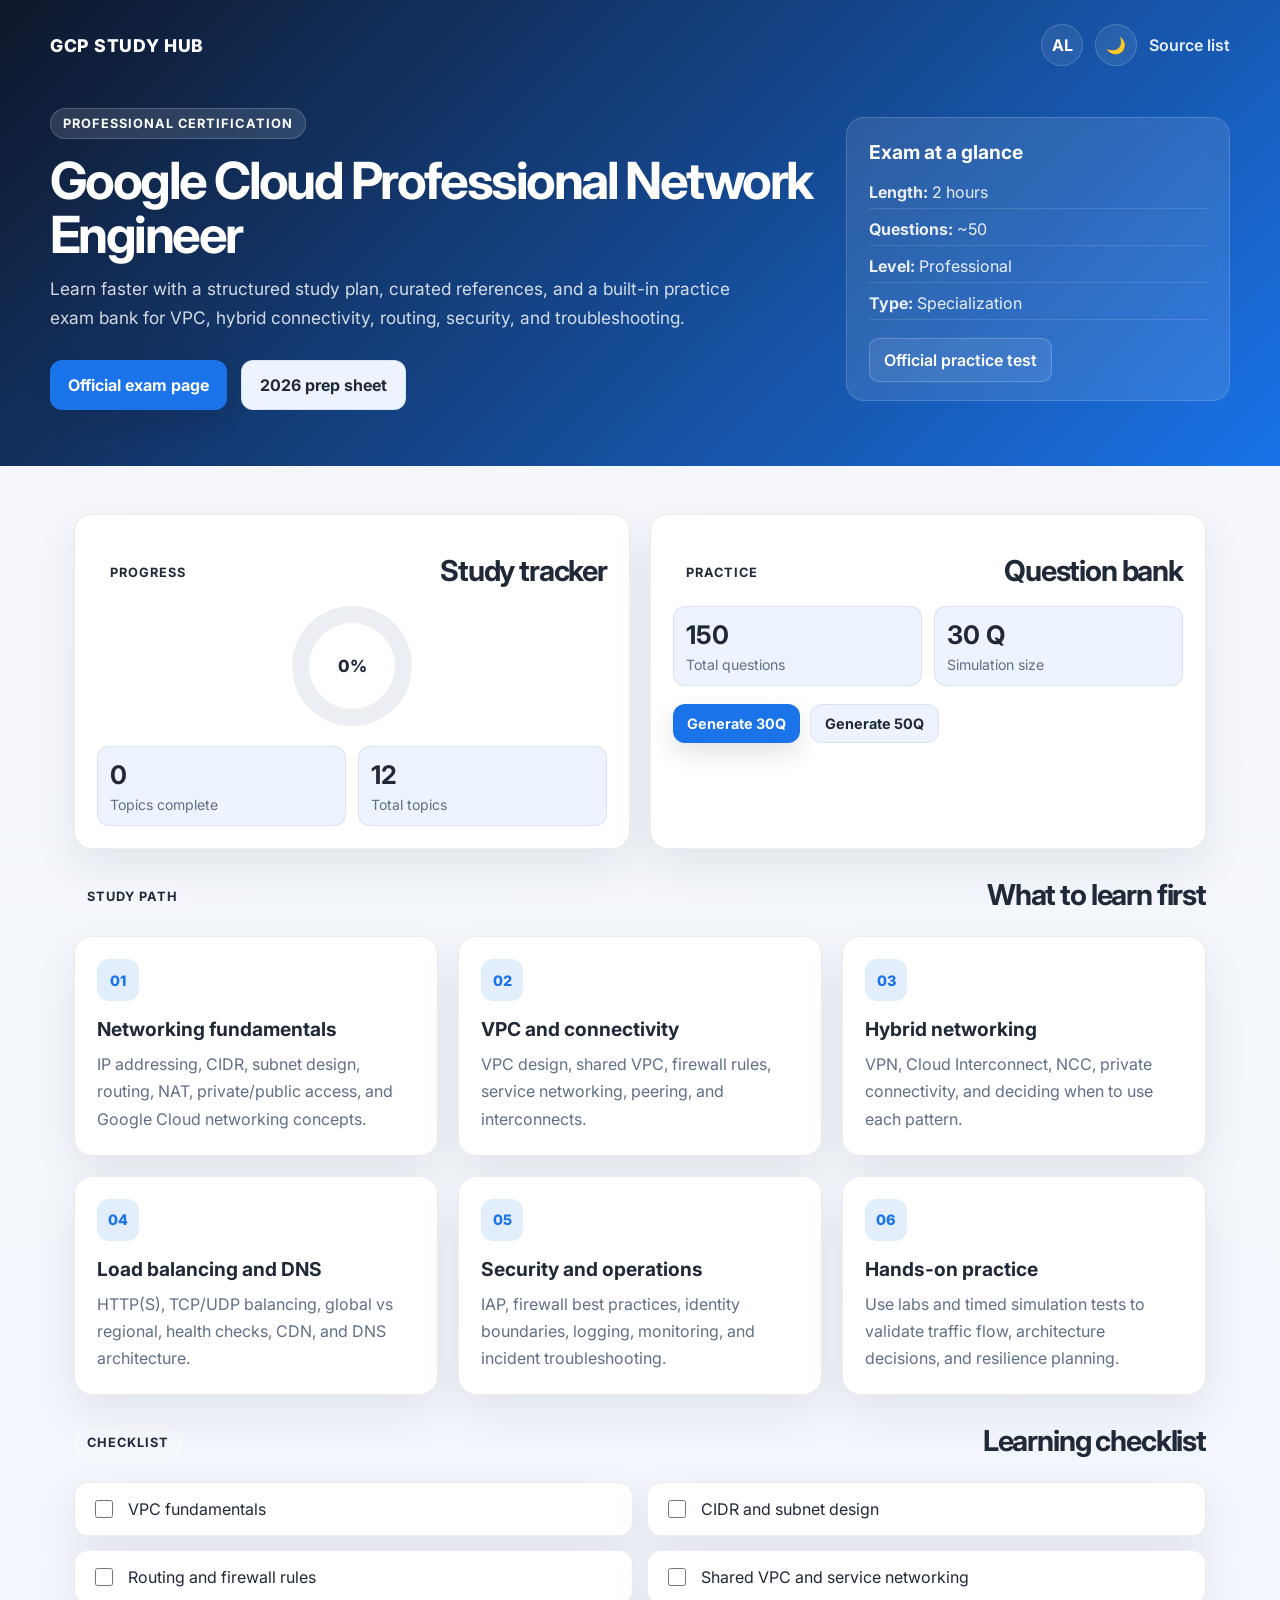
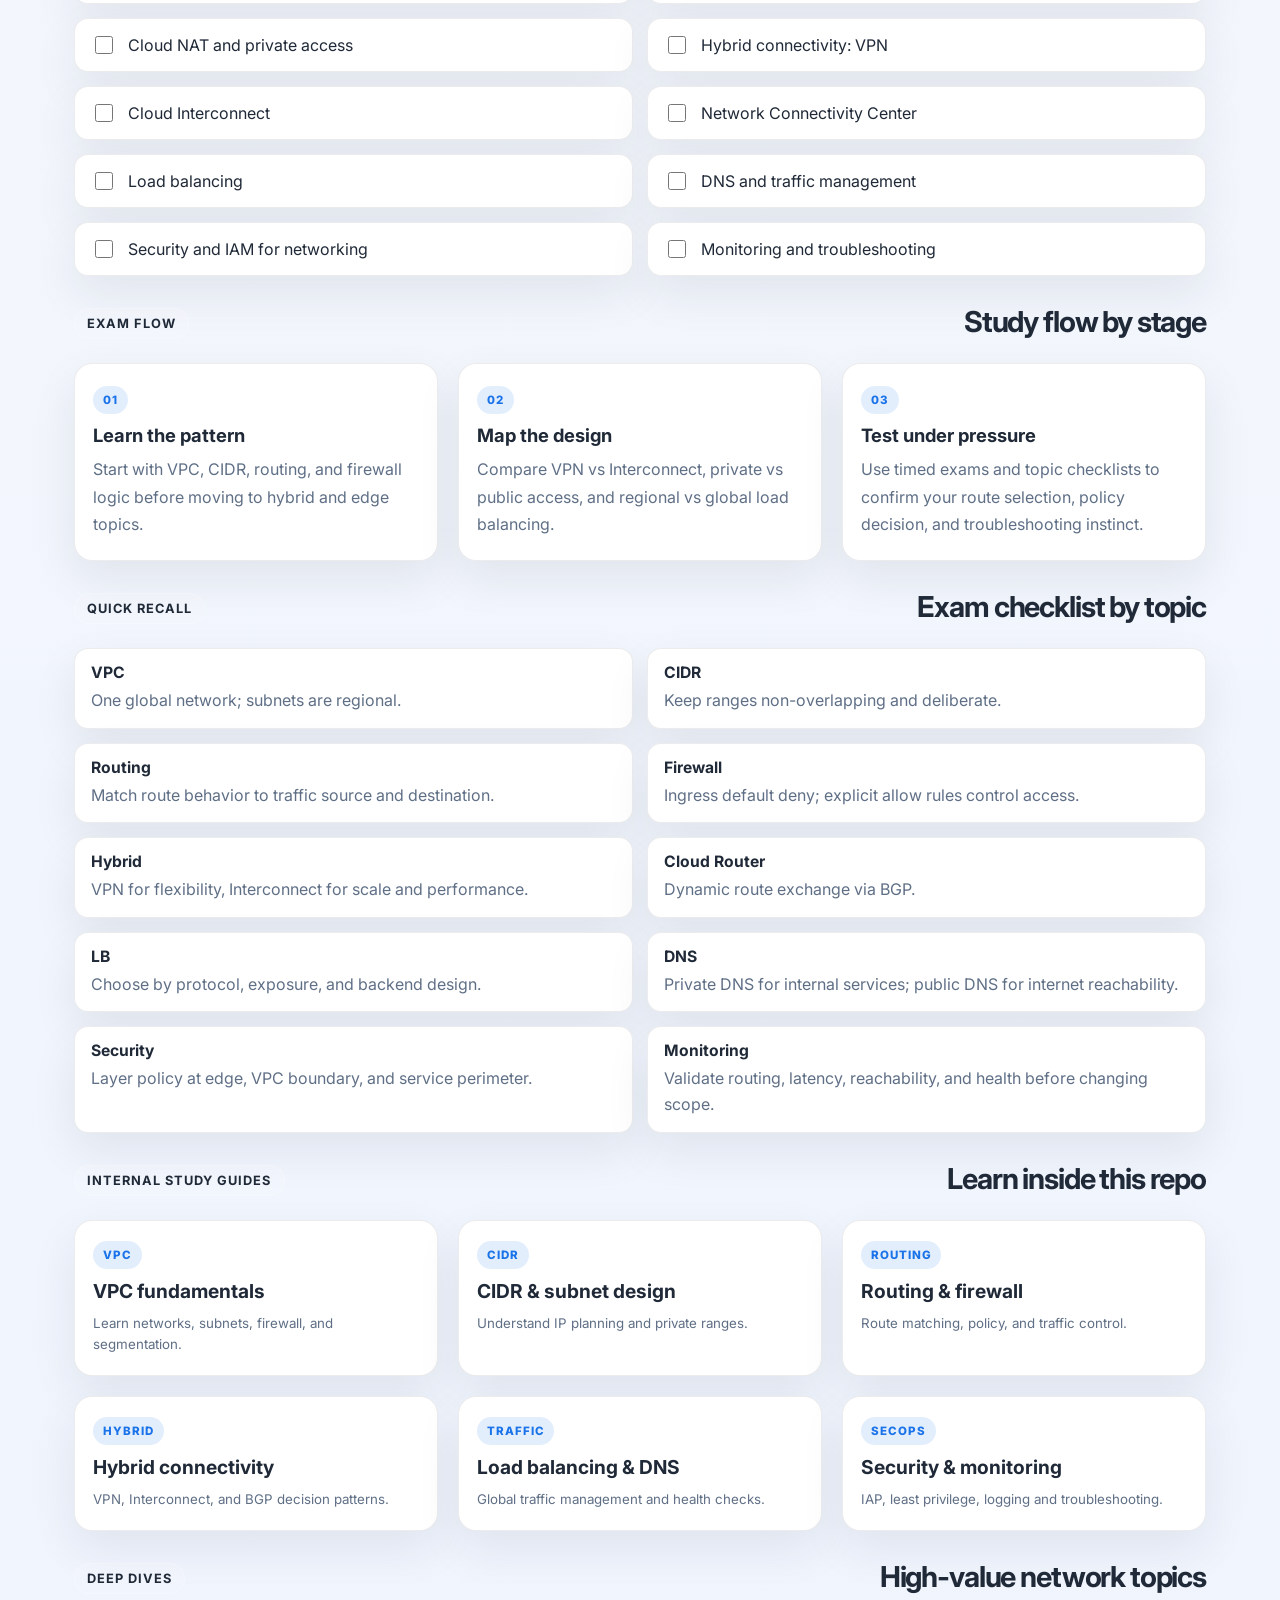
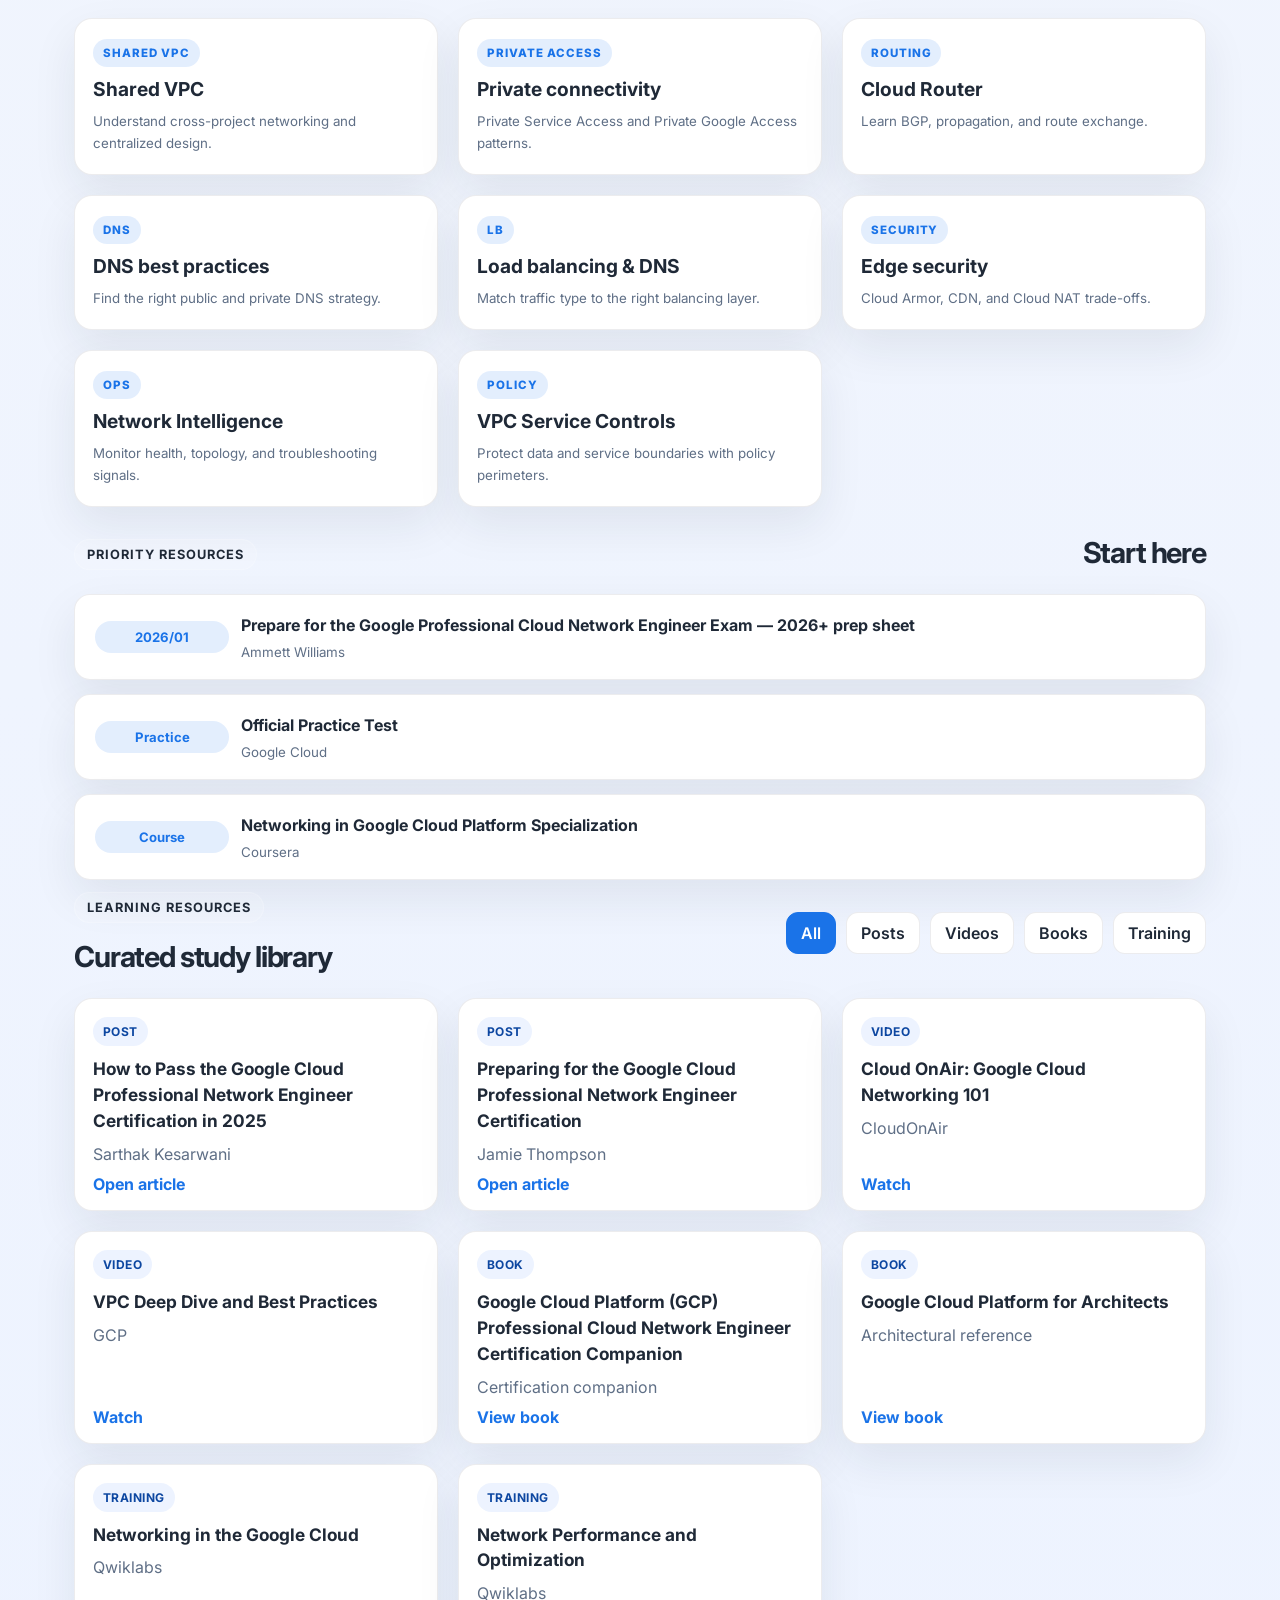
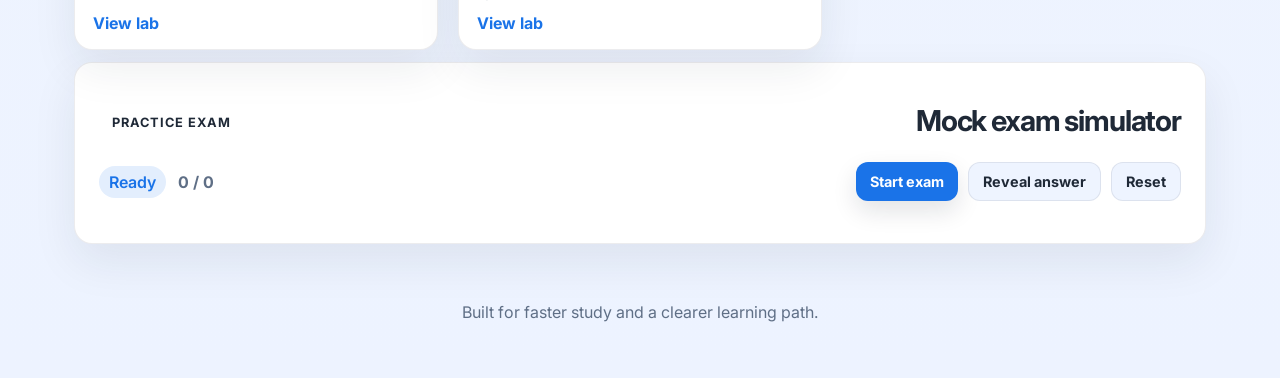
==== commit 045875cf: "Albanian language" ====
--- a/index.html
+++ b/index.html
@@ -14,34 +14,35 @@
       <nav class="topbar">
         <div class="brand">GCP Study Hub</div>
         <div class="nav-actions">
+          <button id="languageToggle" class="language-toggle" type="button" aria-label="Switch language">AL</button>
           <button id="themeToggle" class="theme-toggle" type="button" aria-label="Toggle dark mode">🌙</button>
-          <a href="professional-cloud-network-engineer.md">Source list</a>
+          <a href="professional-cloud-network-engineer.md" data-i18n="sourceList">Source list</a>
         </div>
       </nav>
 
       <div class="hero-inner">
         <div class="hero-copy">
-          <span class="eyebrow">Professional Certification</span>
-          <h1>Google Cloud Professional Network Engineer</h1>
-          <p>
+          <span class="eyebrow" data-i18n="certificationLabel">Professional Certification</span>
+          <h1 data-i18n="heroTitle">Google Cloud Professional Network Engineer</h1>
+          <p data-i18n="heroDescription">
             Learn faster with a structured study plan, curated references, and a built-in practice exam bank for
             VPC, hybrid connectivity, routing, security, and troubleshooting.
           </p>
           <div class="hero-actions">
-            <a class="button primary" href="https://cloud.google.com/certification/cloud-network-engineer/" target="_blank" rel="noreferrer">Official exam page</a>
-            <a class="button secondary" href="https://medium.com/google-cloud/prepare-for-the-google-professional-cloud-network-engineer-exam-2026-prep-sheet-2c7bc591f3ff" target="_blank" rel="noreferrer">2026 prep sheet</a>
+            <a class="button primary" href="https://cloud.google.com/certification/cloud-network-engineer/" target="_blank" rel="noreferrer" data-i18n="officialExamPage">Official exam page</a>
+            <a class="button secondary" href="https://medium.com/google-cloud/prepare-for-the-google-professional-cloud-network-engineer-exam-2026-prep-sheet-2c7bc591f3ff" target="_blank" rel="noreferrer" data-i18n="prepSheet">2026 prep sheet</a>
           </div>
         </div>
 
         <aside class="hero-card">
-          <h3>Exam at a glance</h3>
+          <h3 data-i18n="examAtAGlance">Exam at a glance</h3>
           <ul>
             <li><strong>Length:</strong> 2 hours</li>
             <li><strong>Questions:</strong> ~50</li>
             <li><strong>Level:</strong> Professional</li>
             <li><strong>Type:</strong> Specialization</li>
           </ul>
-          <a class="link-button" href="https://cloud.google.com/certification/practice-exam/cloud-network-engineer" target="_blank" rel="noreferrer">Official practice test</a>
+          <a class="link-button" href="https://cloud.google.com/certification/practice-exam/cloud-network-engineer" target="_blank" rel="noreferrer" data-i18n="officialPracticeTest">Official practice test</a>
         </aside>
       </div>
     </header>
@@ -50,8 +51,8 @@
       <section class="section dashboard-grid">
         <div class="summary-panel card">
           <div class="section-title compact">
-            <span class="small-tag">Progress</span>
-            <h2>Study tracker</h2>
+            <span class="small-tag" data-i18n="progress">Progress</span>
+            <h2 data-i18n="studyTracker">Study tracker</h2>
           </div>
           <div class="progress-ring-wrap">
             <div class="progress-ring">
@@ -61,11 +62,11 @@
           <div class="stat-row">
             <div>
               <strong id="checkedCount">0</strong>
-              <span>Topics complete</span>
+              <span data-i18n="topicsComplete">Topics complete</span>
             </div>
             <div>
               <strong id="totalTopics">0</strong>
-              <span>Total topics</span>
+              <span data-i18n="totalTopics">Total topics</span>
             </div>
           </div>
         </div>
@@ -73,21 +74,21 @@
         <div class="summary-panel card">
           <div class="section-title compact">
             <span class="small-tag">Practice</span>
-            <h2>Question bank</h2>
+            <h2 data-i18n="questionBank">Question bank</h2>
           </div>
           <div class="question-bank-meta">
             <div>
               <strong id="bankCount">150</strong>
-              <span>Total questions</span>
+              <span data-i18n="totalQuestions">Total questions</span>
             </div>
             <div>
               <strong id="examModeLabel">30 Q</strong>
-              <span>Simulation size</span>
+              <span data-i18n="simulationSize">Simulation size</span>
             </div>
           </div>
           <div class="exam-actions">
-            <button class="button primary small" id="generate30Btn" type="button">Generate 30Q</button>
-            <button class="button secondary small" id="generate50Btn" type="button">Generate 50Q</button>
+            <button class="button primary small" id="generate30Btn" type="button" data-i18n="generate30">Generate 30Q</button>
+            <button class="button secondary small" id="generate50Btn" type="button" data-i18n="generate50">Generate 50Q</button>
           </div>
         </div>
       </section>
--- a/styles.css
+++ b/styles.css
@@ -96,7 +96,8 @@
   font-weight: 600;
 }
 
-.theme-toggle {
+.theme-toggle,
+.language-toggle {
   width: 42px;
   height: 42px;
   border-radius: 50%;
@@ -104,6 +105,7 @@
   background: rgba(255, 255, 255, 0.08);
   color: #fff;
   cursor: pointer;
+  font-weight: 700;
 }
 
 .hero-inner {
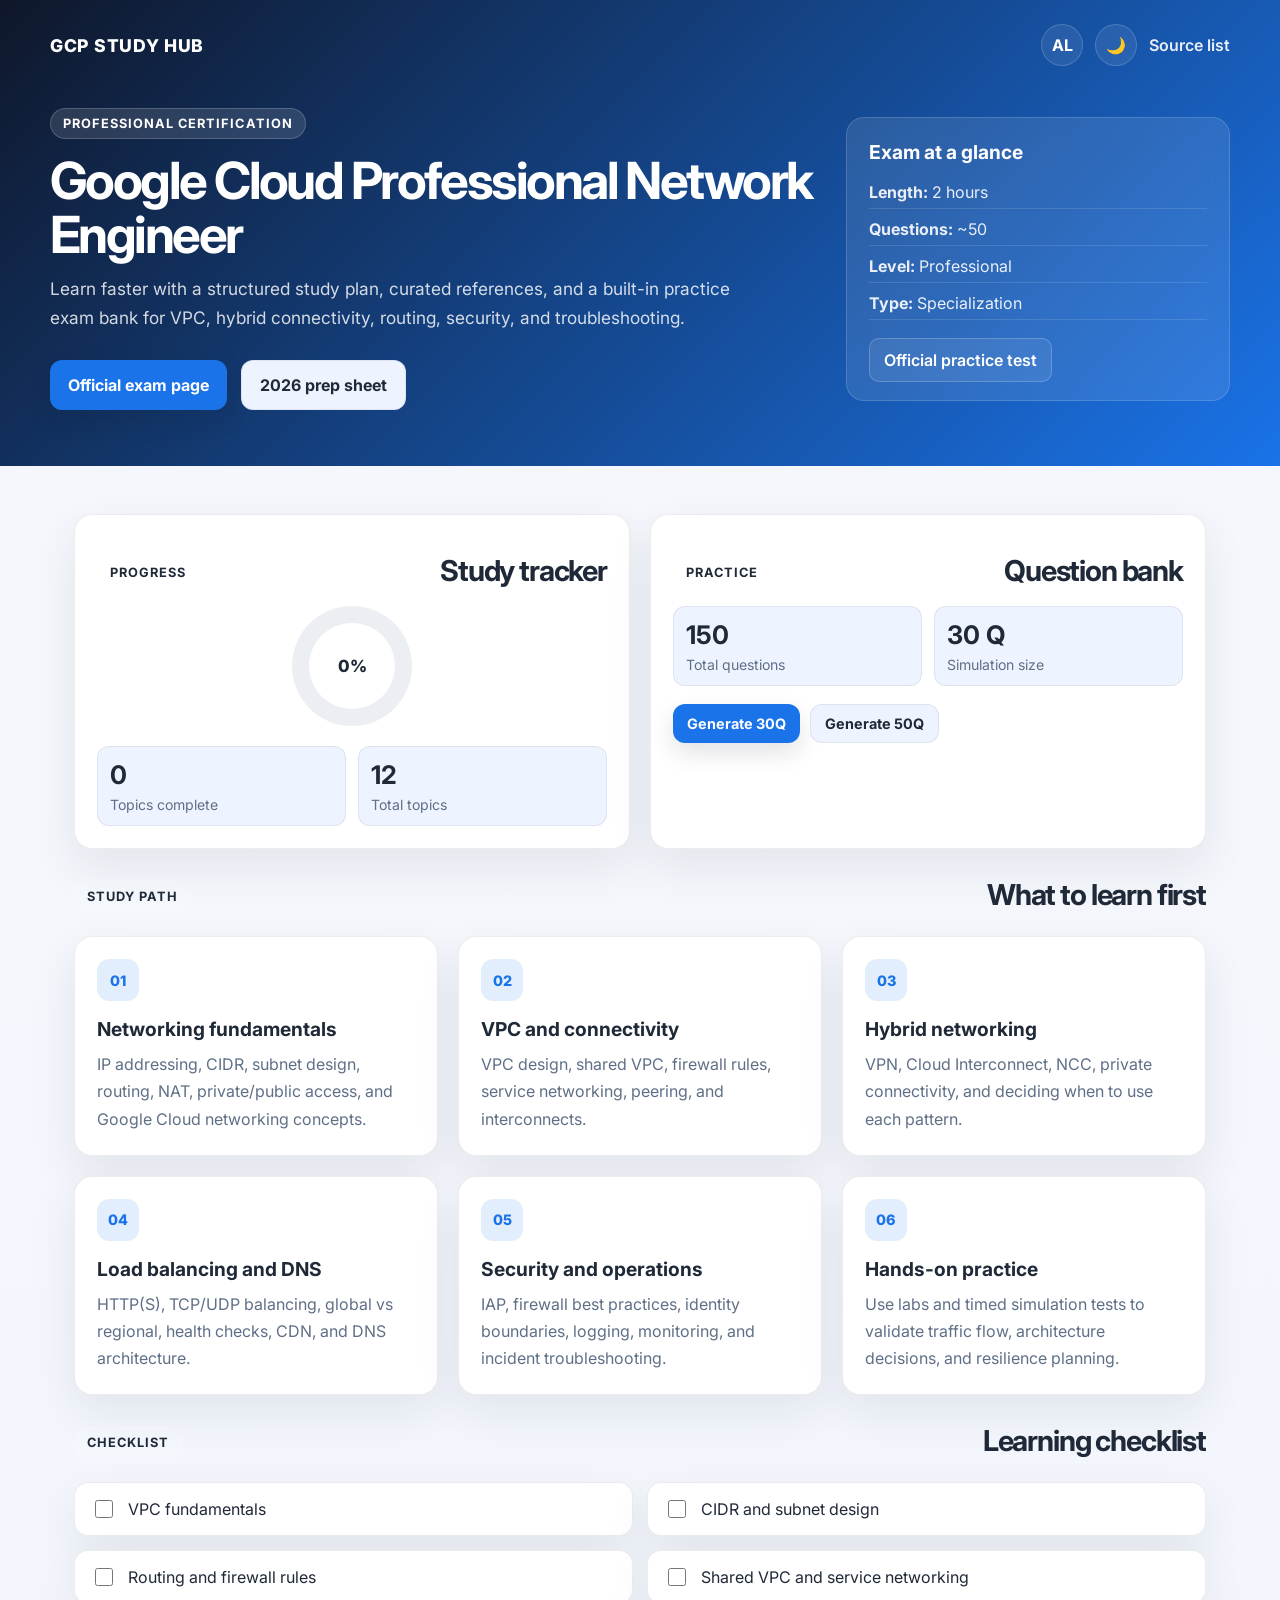
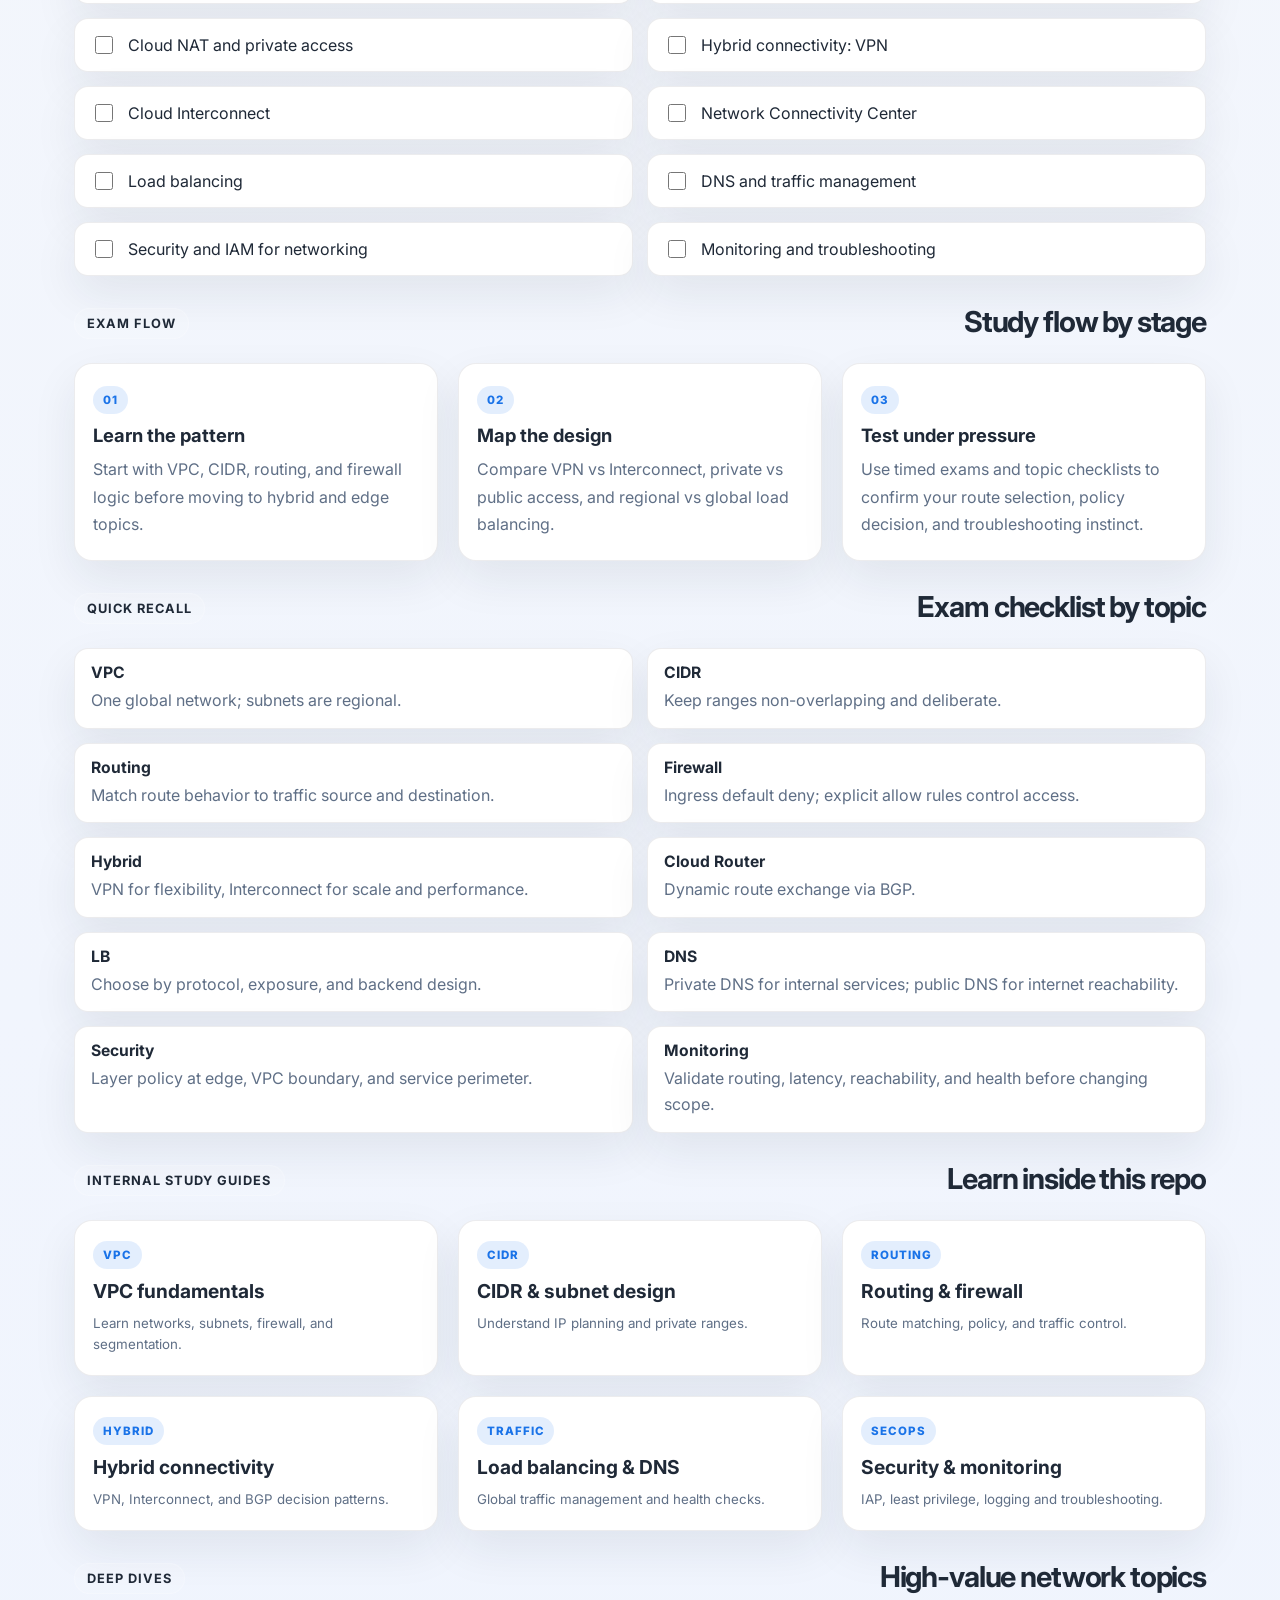
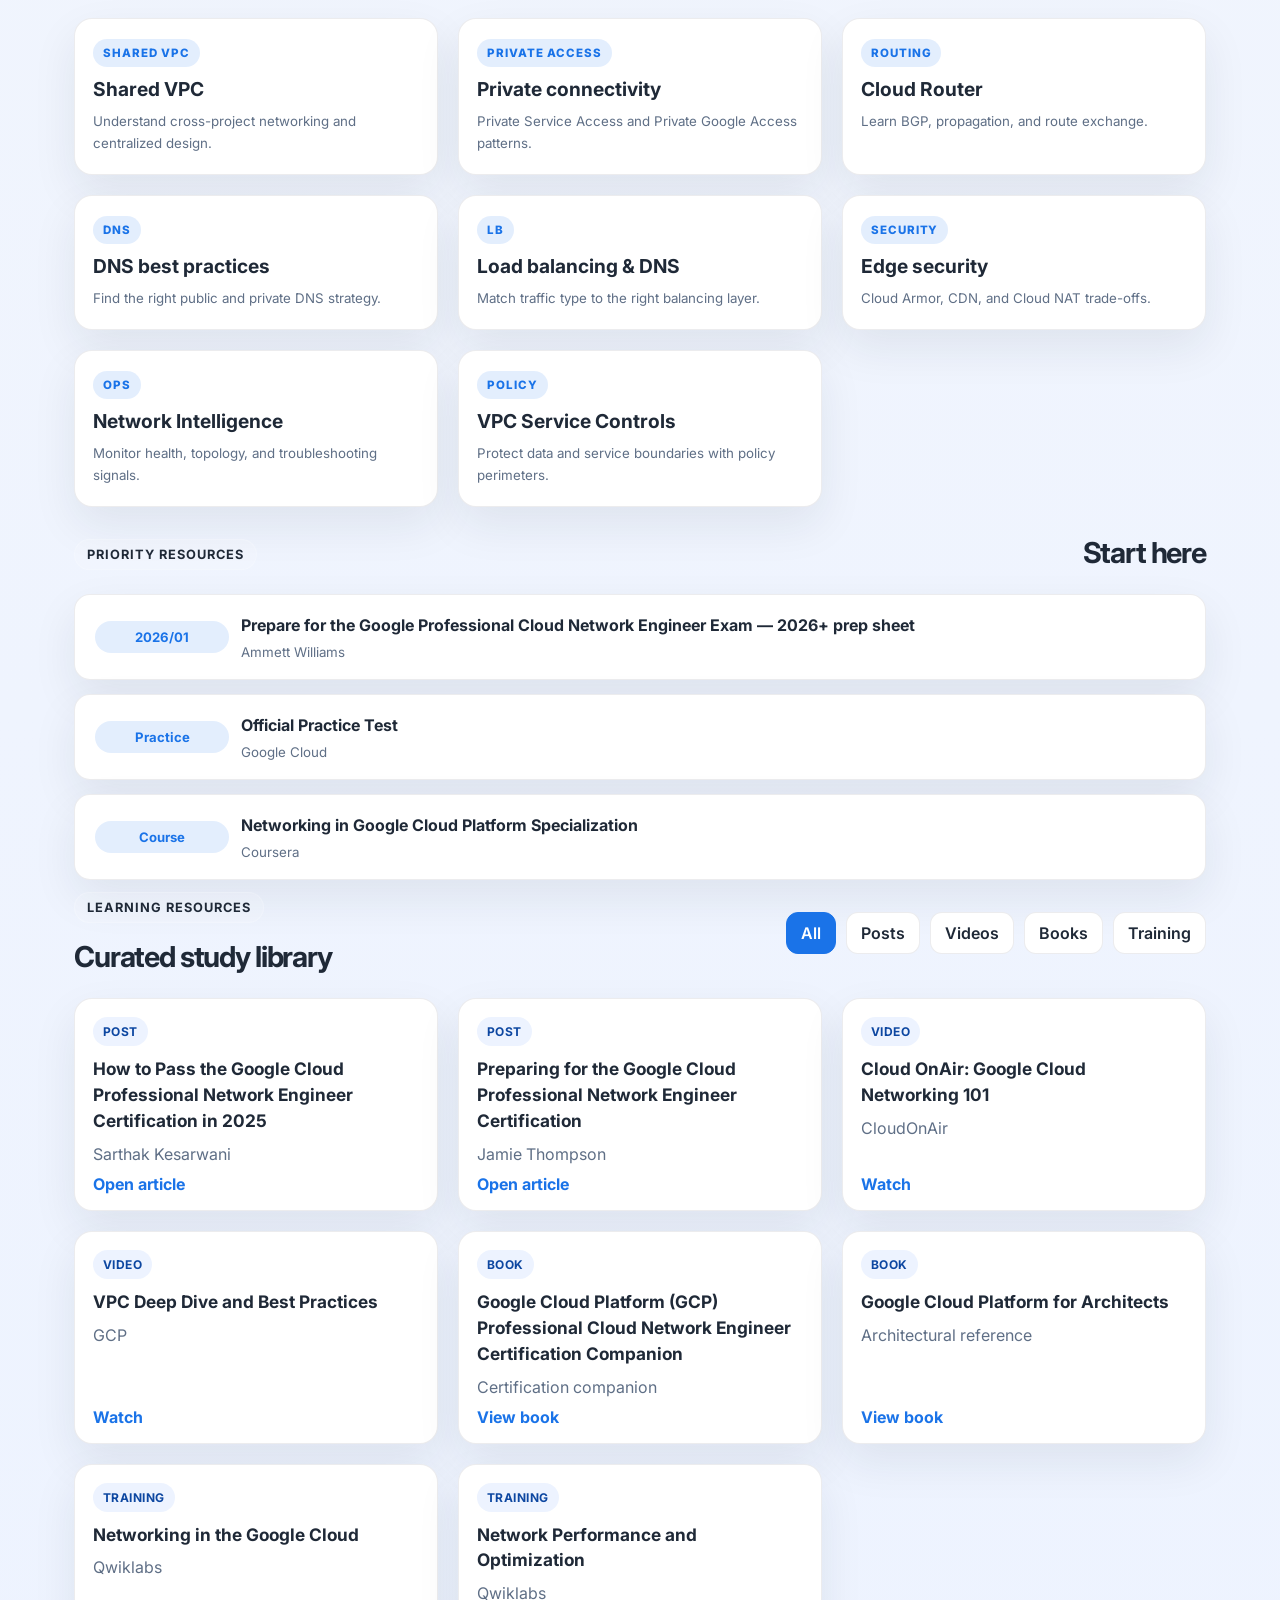
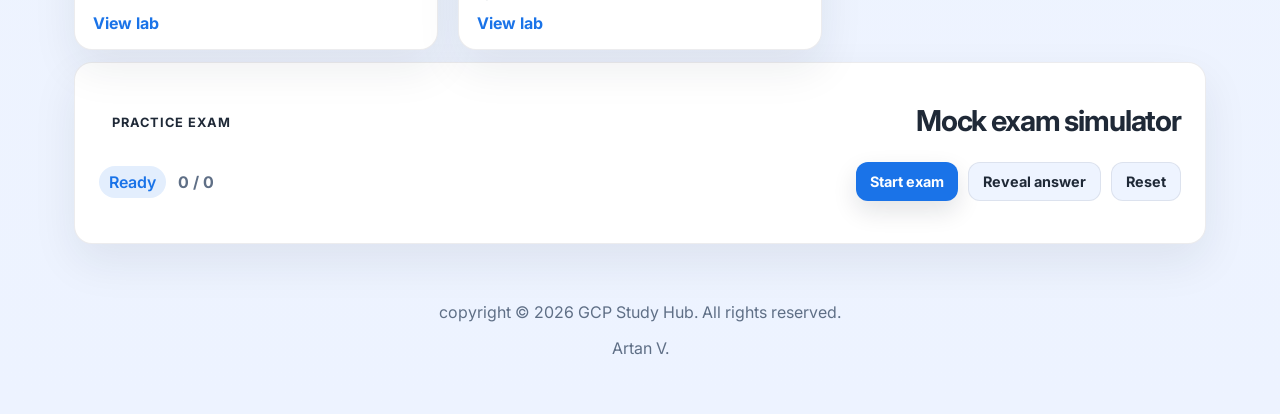
==== commit 5a8bcd5a: "Albanian language" ====
--- a/index.html
+++ b/index.html
@@ -426,7 +426,8 @@
     </main>
 
     <footer class="footer">
-      <p>Built for faster study and a clearer learning path.</p>
+      <p>copyright &copy; 2026 GCP Study Hub. All rights reserved.</p>
+      <p>Artan V.</p>
     </footer>
 
     <script src="script.js"></script>
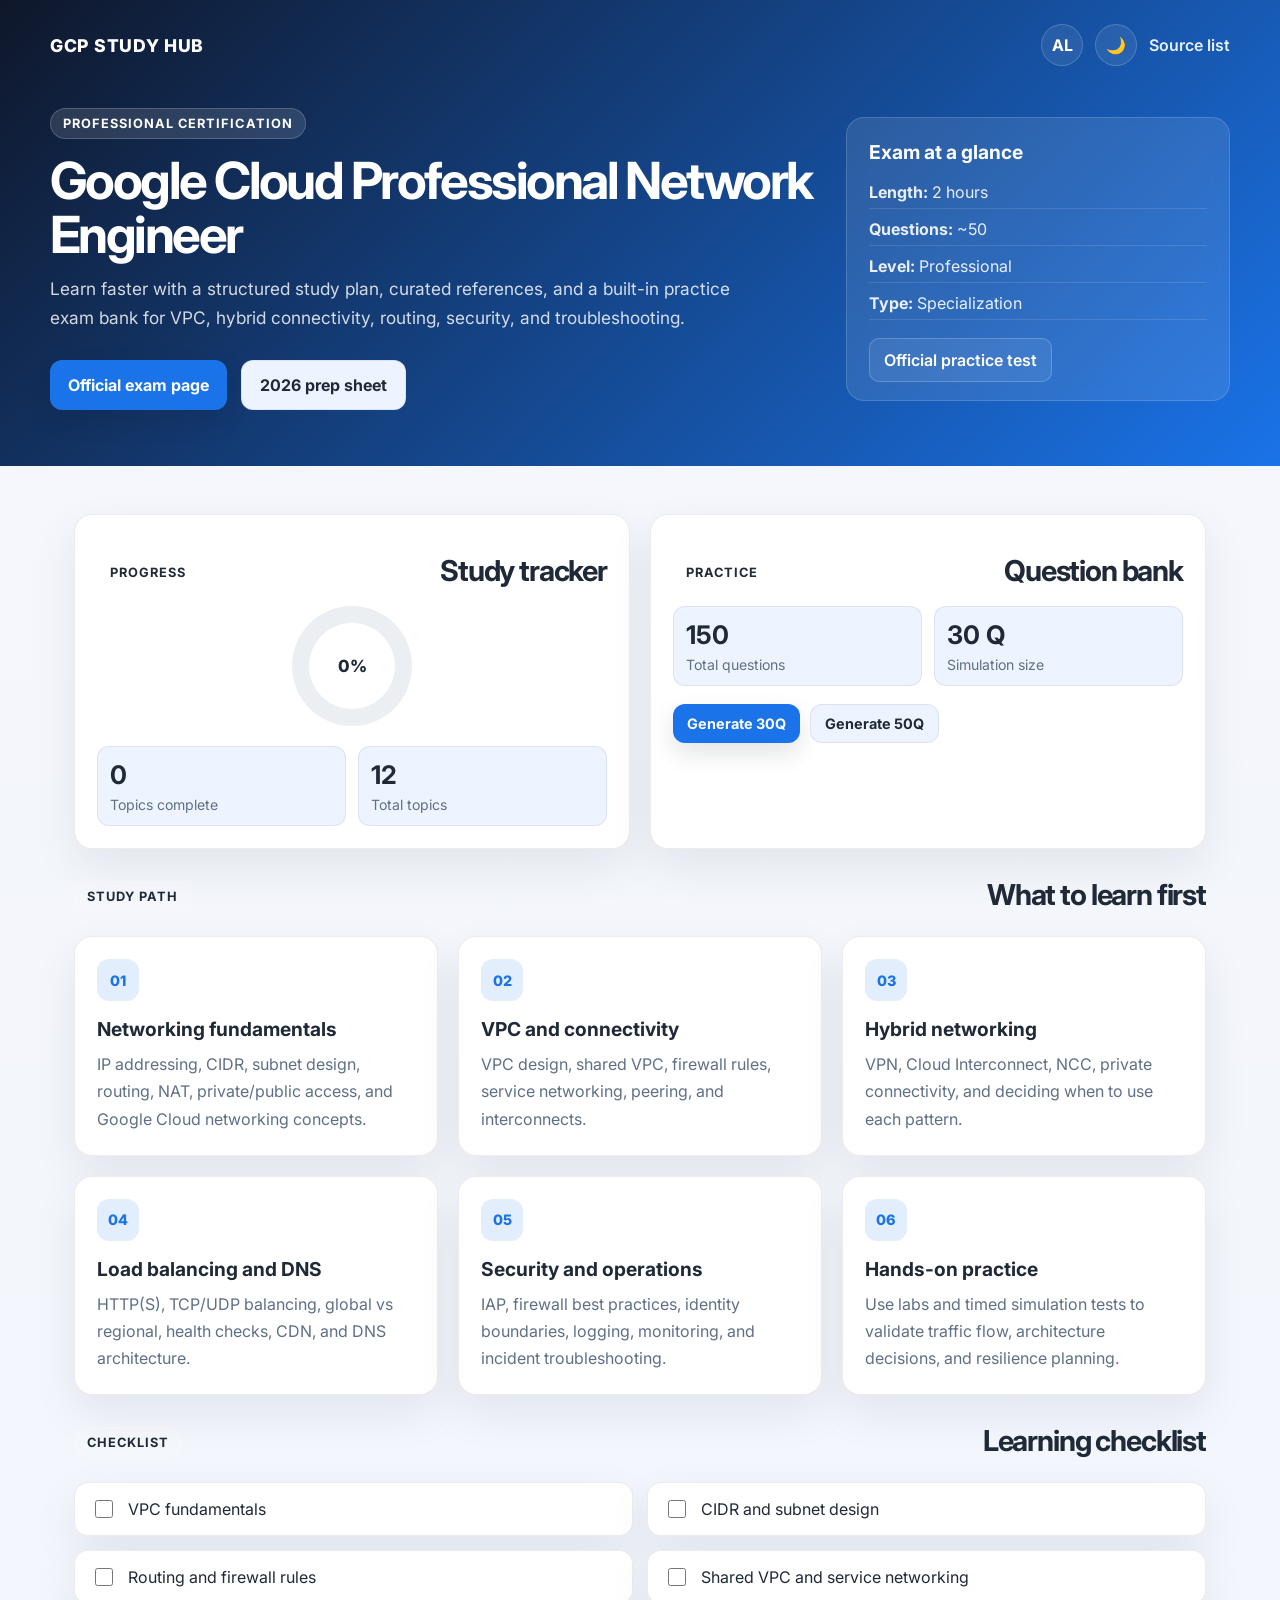
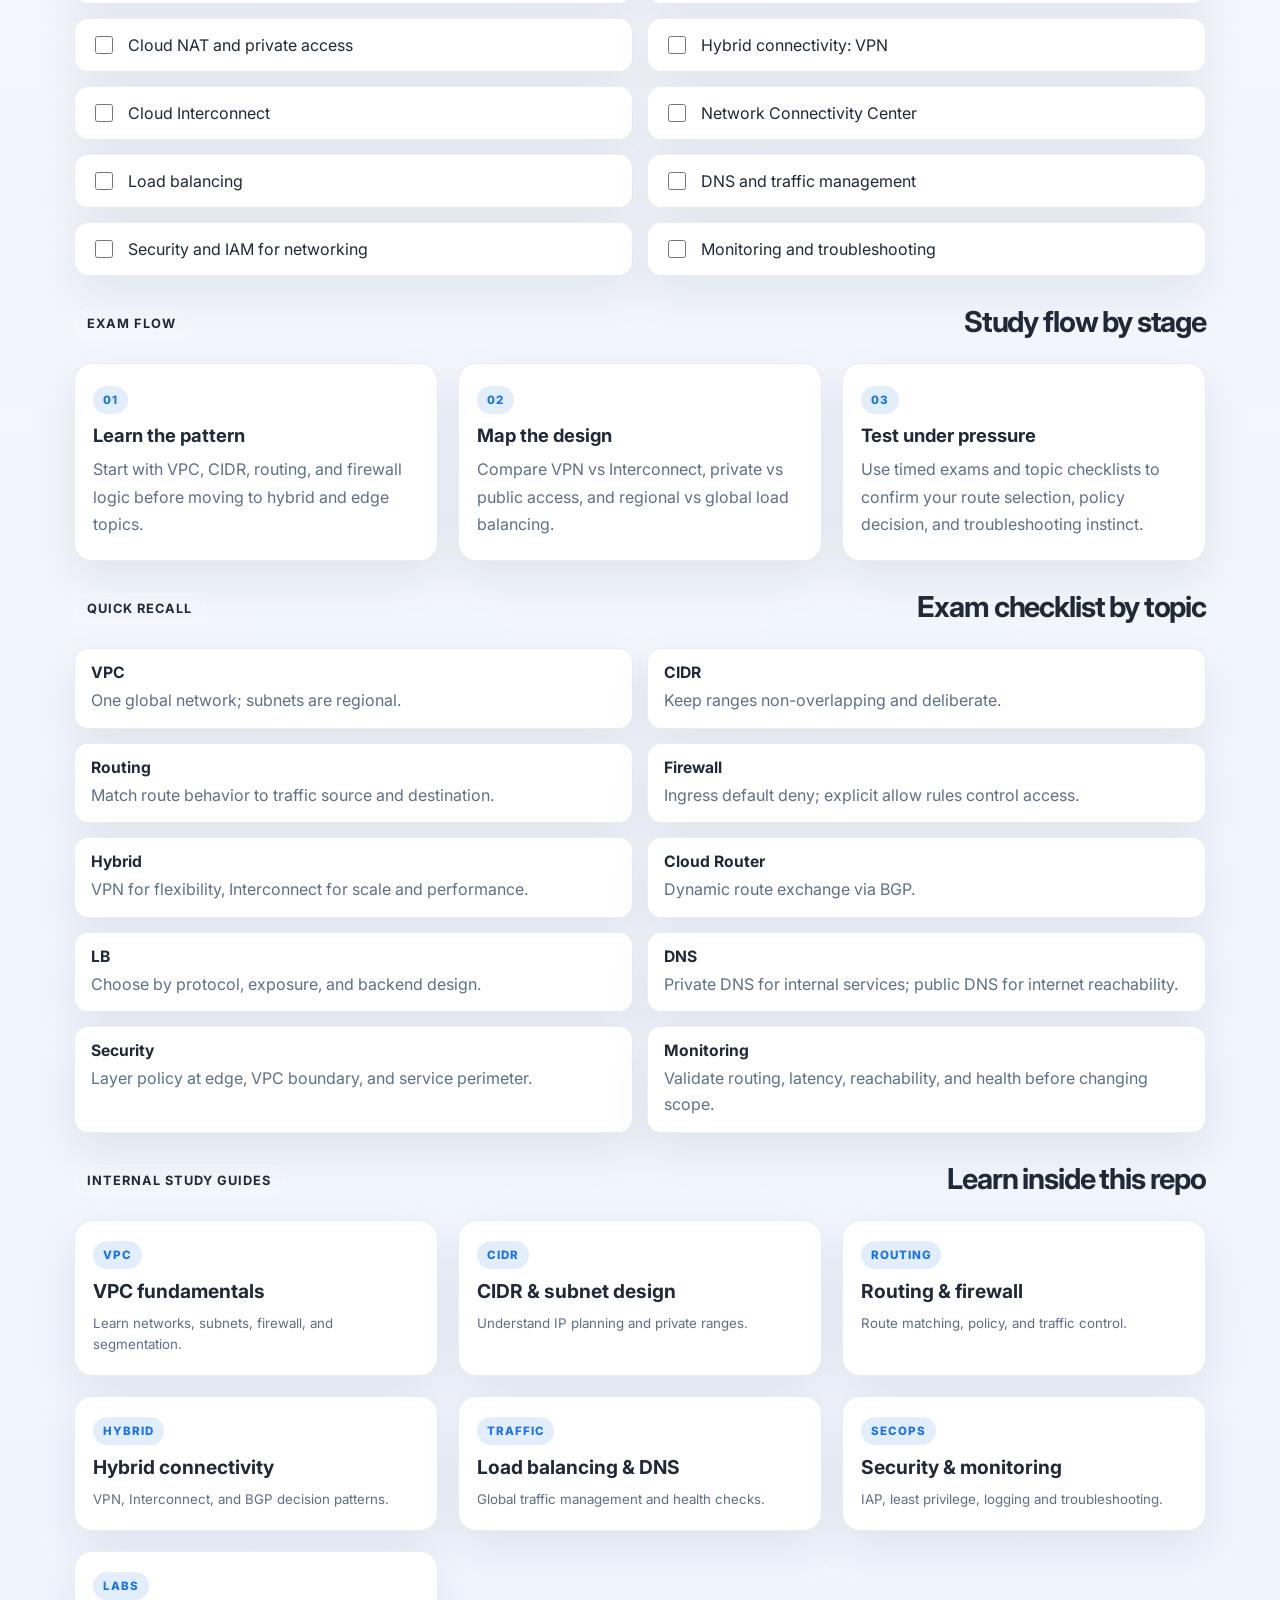
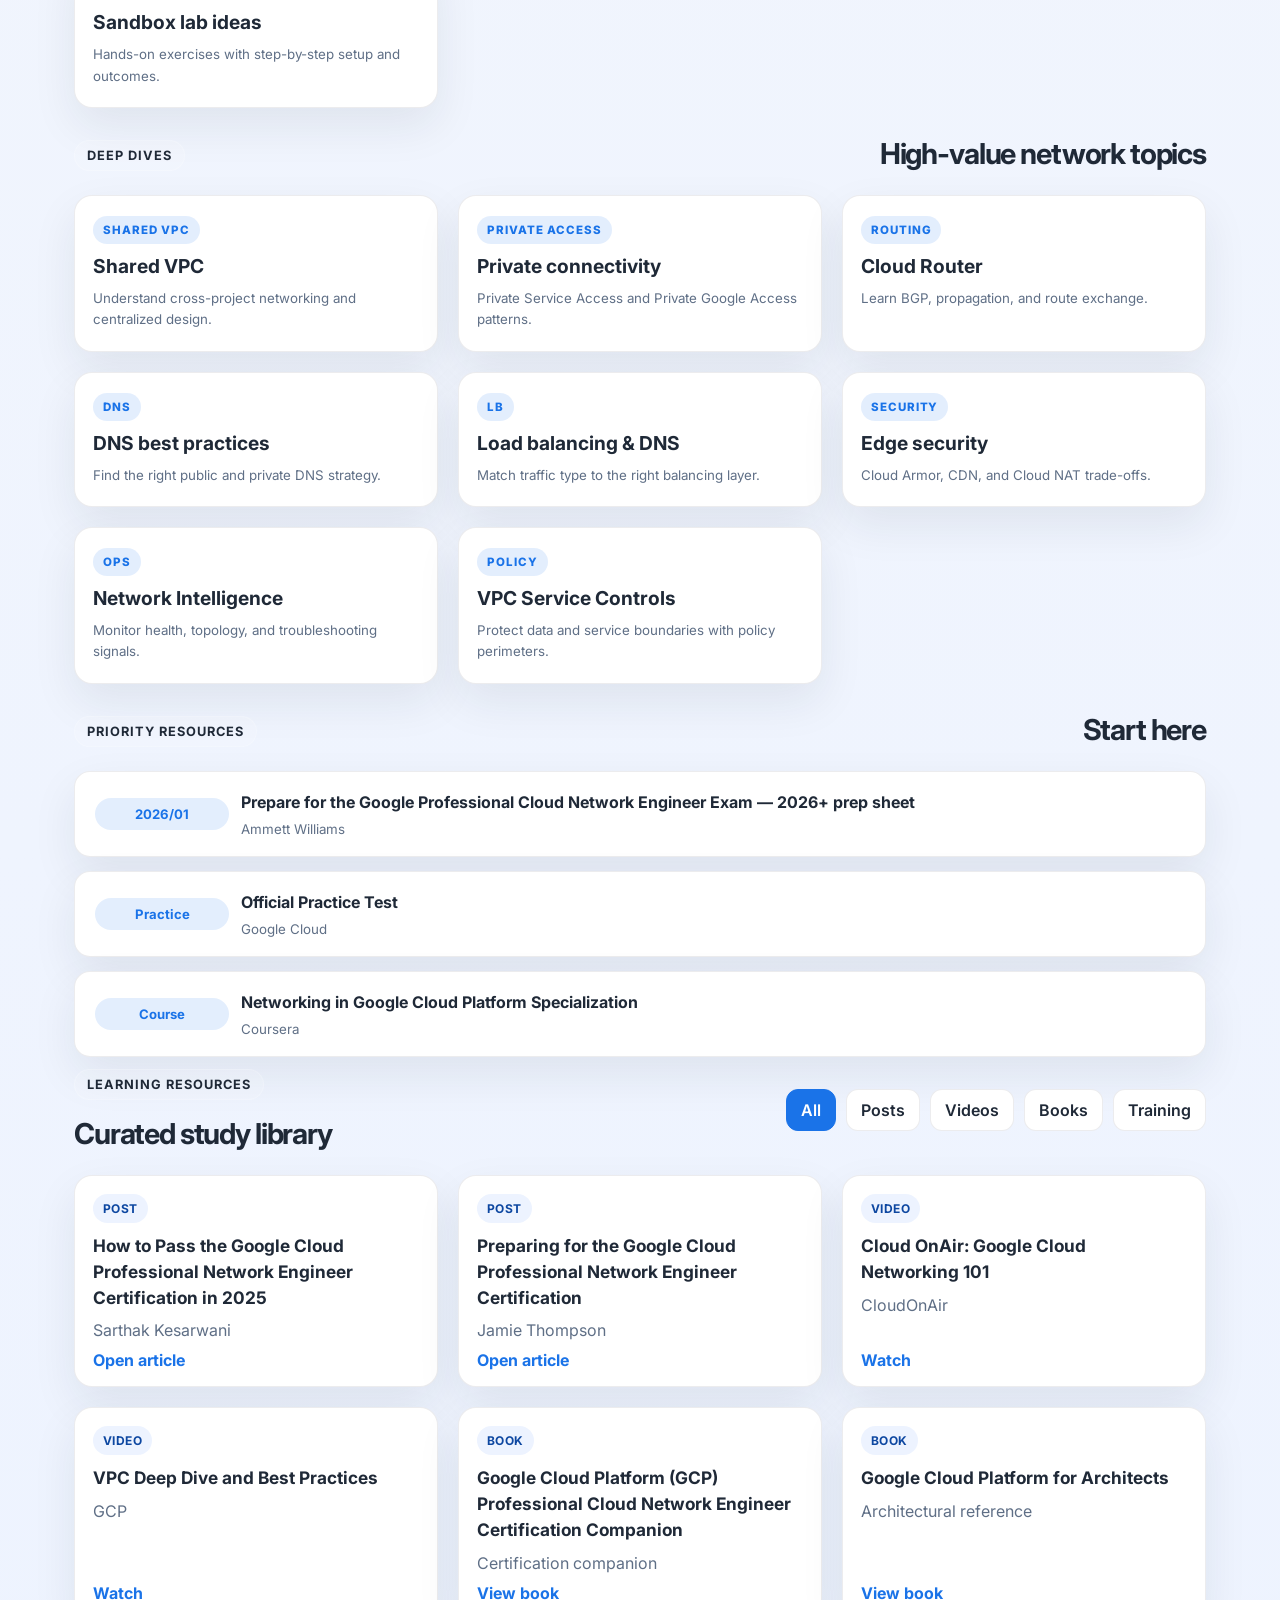
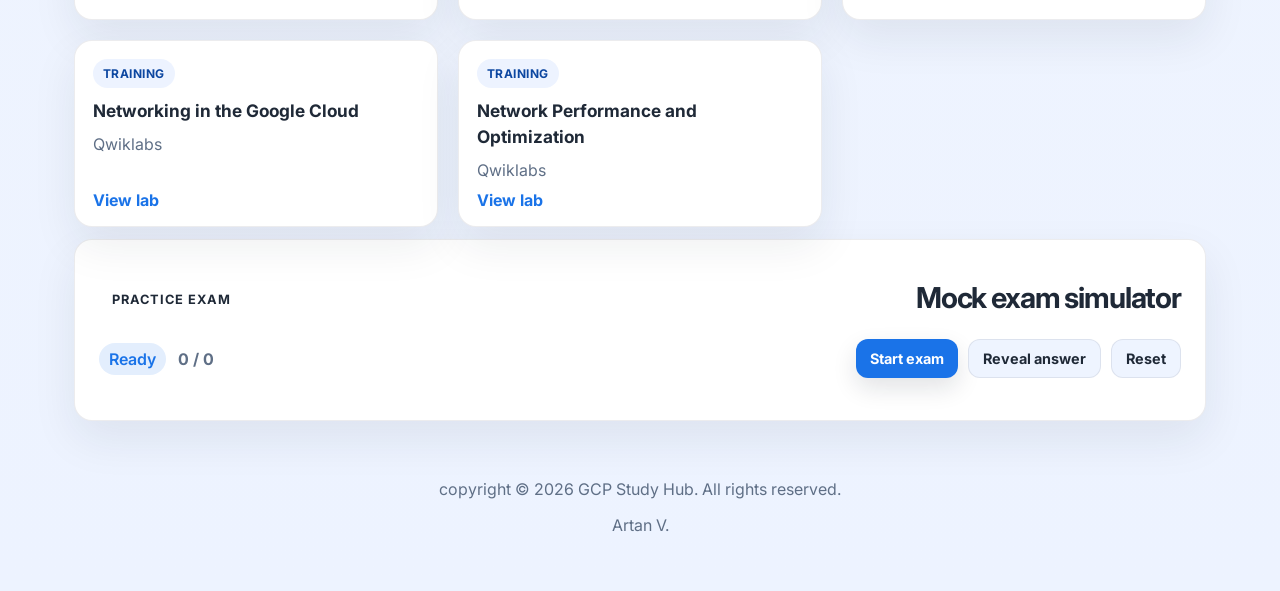
==== commit 9f131d1f: "lab sandbox" ====
--- a/index.html
+++ b/index.html
@@ -229,6 +229,11 @@
             <strong>Security & monitoring</strong>
             <small>IAP, least privilege, logging and troubleshooting.</small>
           </a>
+          <a class="topic-card" href="topics/sandbox-labs.html">
+            <span>Labs</span>
+            <strong>Sandbox lab ideas</strong>
+            <small>Hands-on exercises with step-by-step setup and outcomes.</small>
+          </a>
         </div>
       </section>
 
--- a/styles.css
+++ b/styles.css
@@ -806,6 +806,55 @@
   padding-left: 20px;
 }
 
+.lab-list {
+  display: grid;
+  gap: 22px;
+}
+
+.lab-card {
+  background: var(--panel);
+  border: 1px solid var(--border);
+  border-radius: 18px;
+  padding: 24px 24px 20px;
+  box-shadow: var(--shadow);
+}
+
+.lab-card h2 {
+  margin-top: 0;
+  margin-bottom: 10px;
+  font-size: clamp(1.3rem, 2vw, 1.8rem);
+}
+
+.lab-card h3 {
+  margin: 18px 0 10px;
+  color: var(--primary);
+  font-size: 1.05rem;
+}
+
+.lab-card ol,
+.lab-card ul {
+  margin: 0;
+  padding-left: 20px;
+  line-height: 1.8;
+}
+
+.lab-card li + li {
+  margin-top: 6px;
+}
+
+.topic-tag {
+  display: inline-flex;
+  align-items: center;
+  border-radius: 999px;
+  padding: 6px 10px;
+  background: var(--primary-soft);
+  color: var(--primary-dark);
+  font-size: 0.8rem;
+  font-weight: 700;
+  letter-spacing: 0.04em;
+  text-transform: uppercase;
+}
+
 .topic-box {
   background: var(--panel-alt);
   border: 1px solid var(--border);
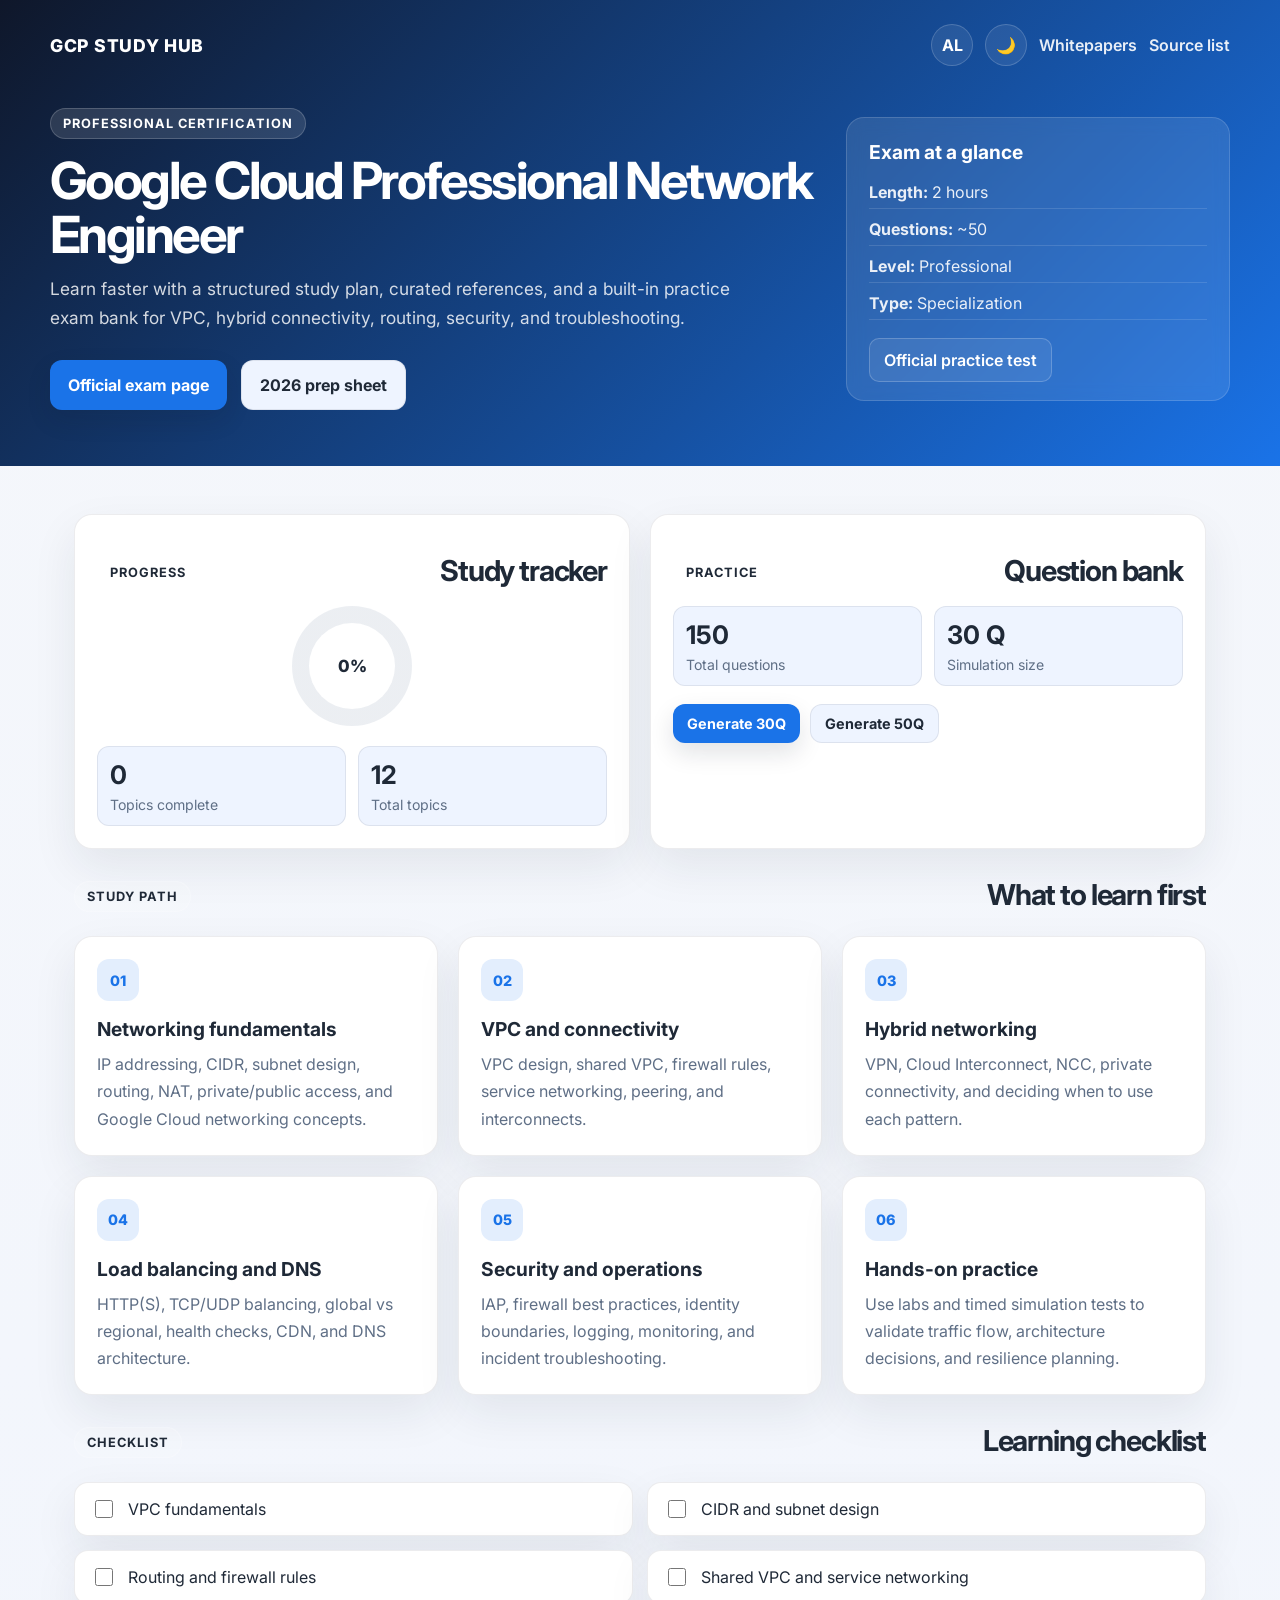
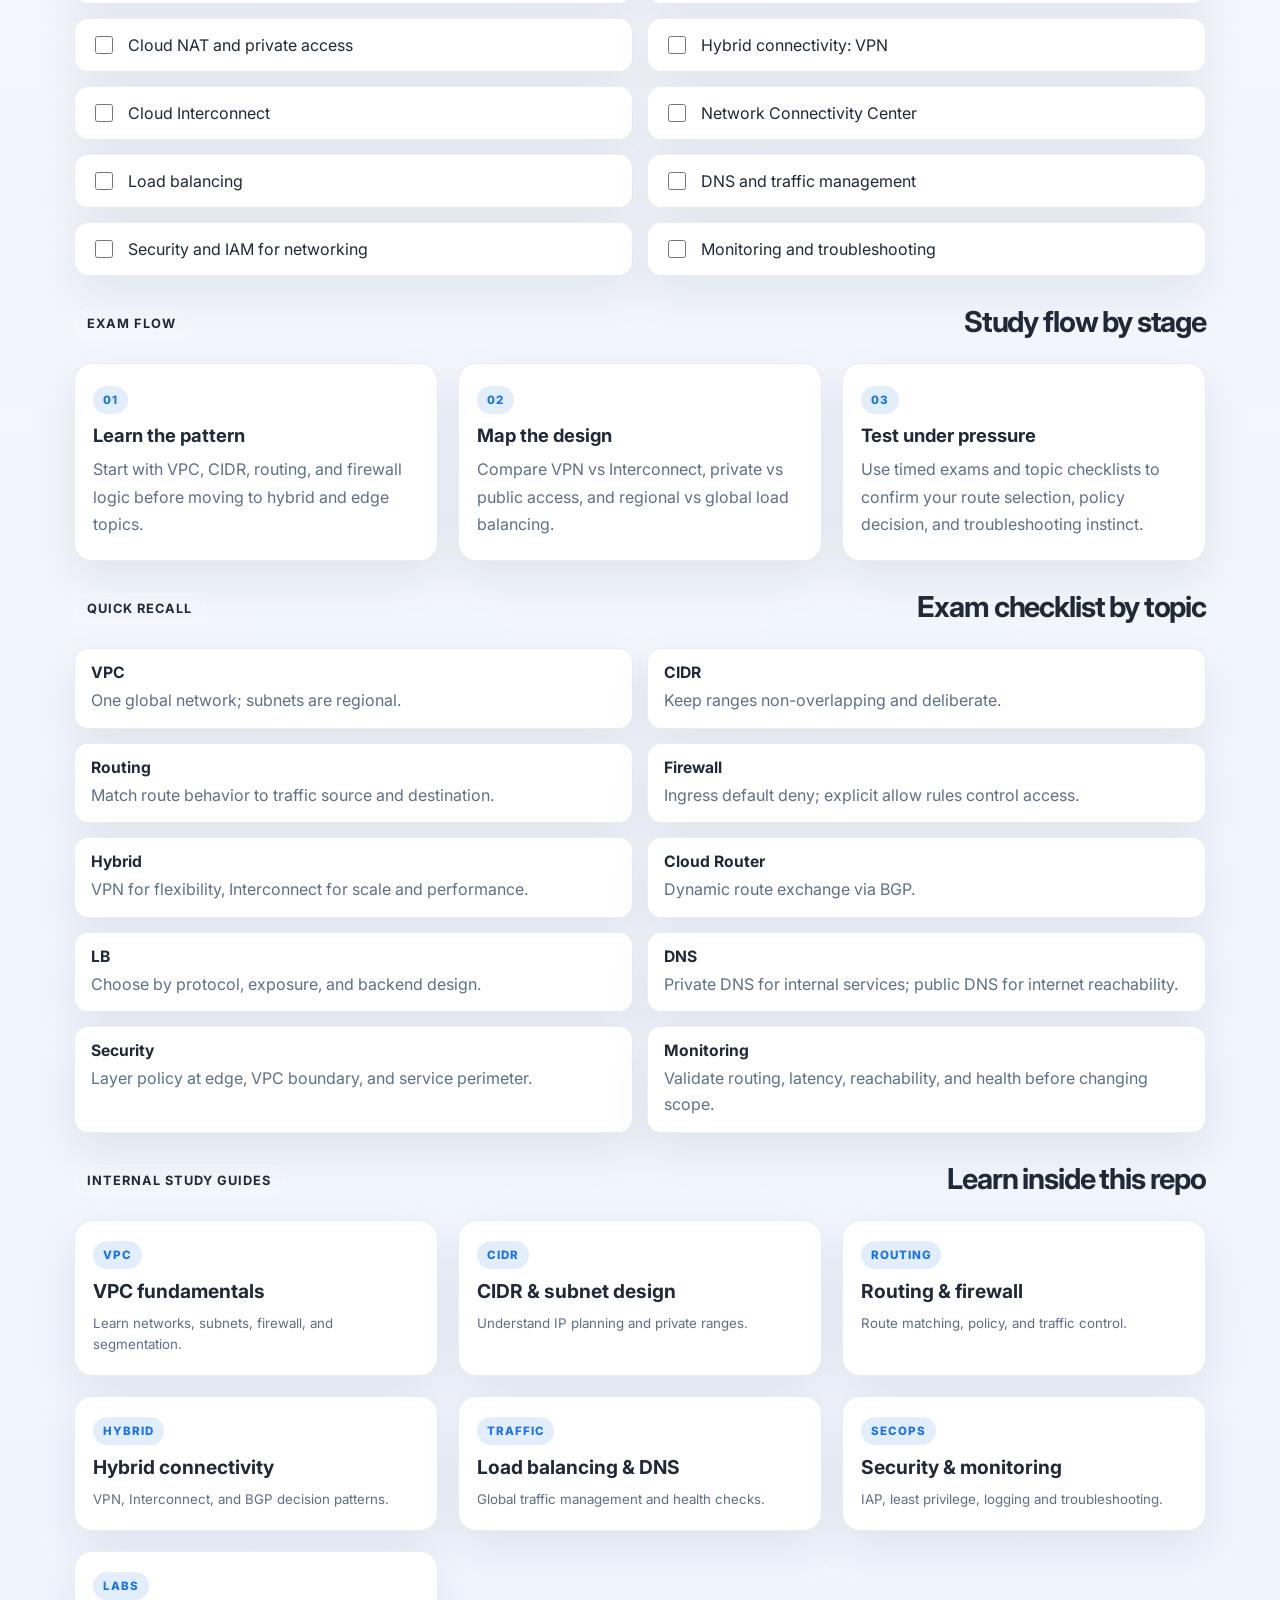
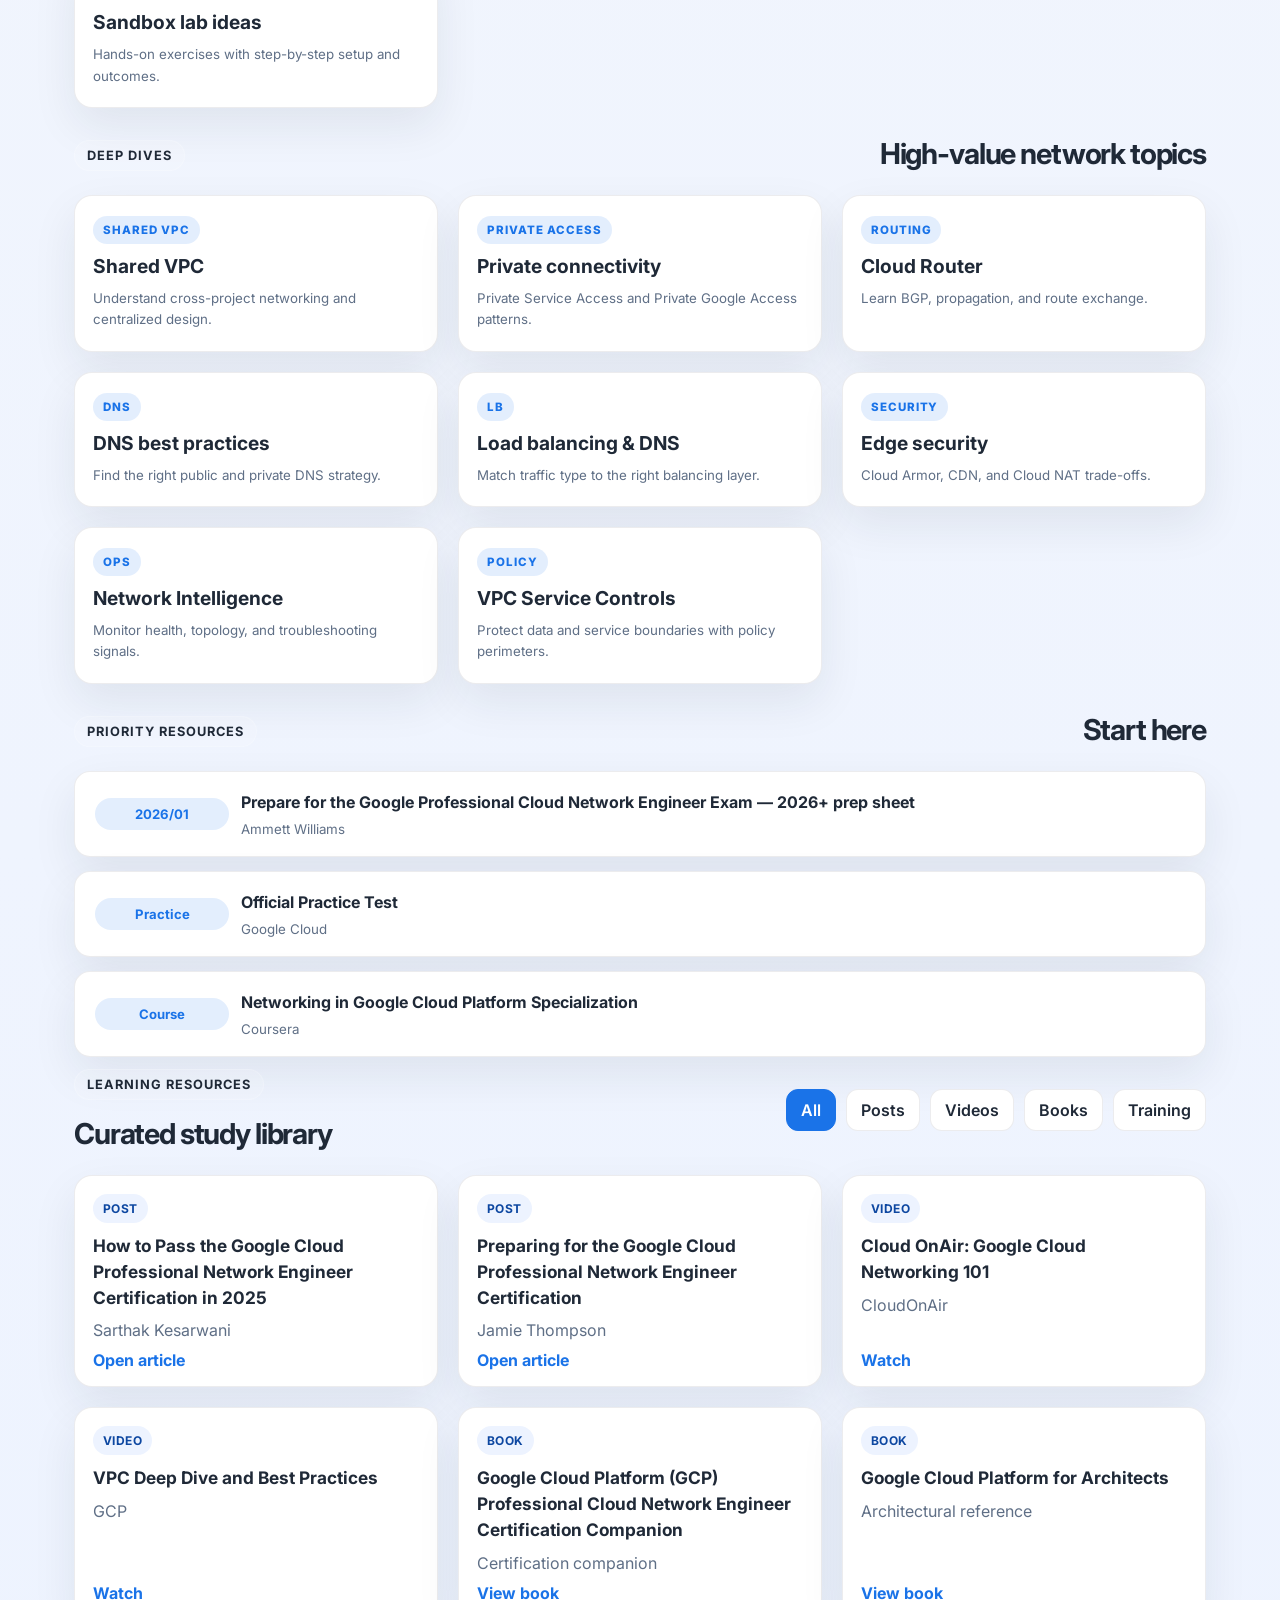
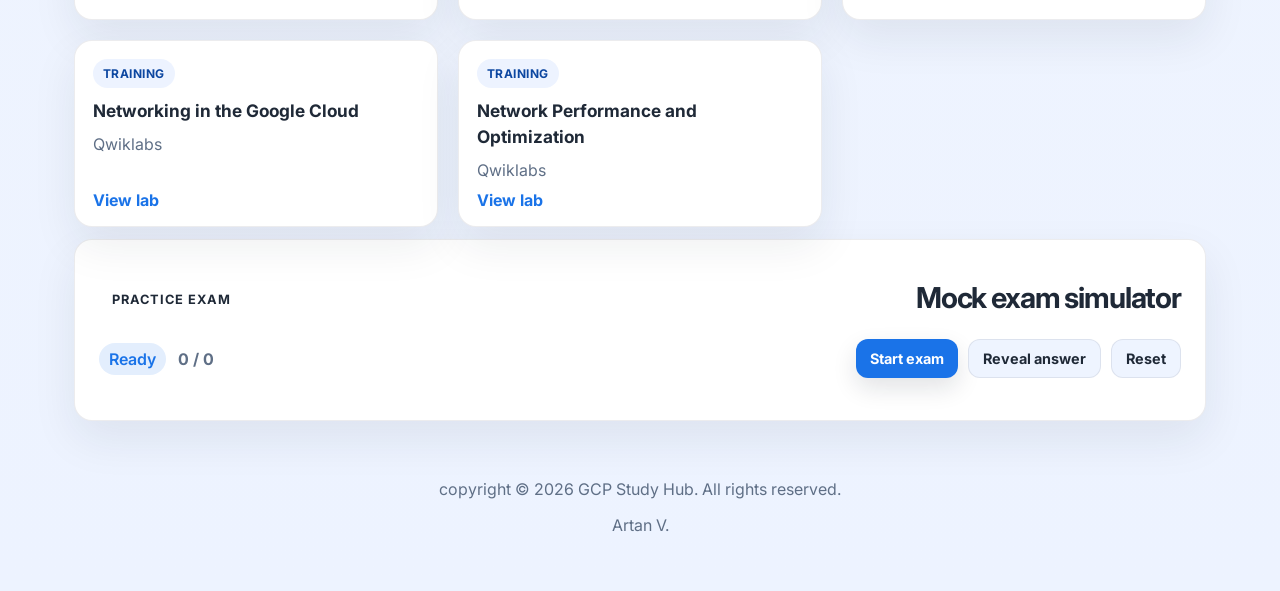
==== commit 3e3a8be8: "add whitepapers" ====
--- a/index.html
+++ b/index.html
@@ -7,6 +7,7 @@
     <link rel="preconnect" href="https://fonts.googleapis.com" />
     <link rel="preconnect" href="https://fonts.gstatic.com" crossorigin />
     <link href="https://fonts.googleapis.com/css2?family=Inter:wght@400;500;600;700;800&display=swap" rel="stylesheet" />
+    <link rel="icon" type="image/svg+xml" href="favicon.svg" />
     <link rel="stylesheet" href="styles.css" />
   </head>
   <body>
@@ -16,6 +17,7 @@
         <div class="nav-actions">
           <button id="languageToggle" class="language-toggle" type="button" aria-label="Switch language">AL</button>
           <button id="themeToggle" class="theme-toggle" type="button" aria-label="Toggle dark mode">🌙</button>
+          <a href="whitepapers.html">Whitepapers</a>
           <a href="professional-cloud-network-engineer.md" data-i18n="sourceList">Source list</a>
         </div>
       </nav>
--- a/styles.css
+++ b/styles.css
@@ -479,6 +479,26 @@
   gap: 10px;
 }
 
+.whitepaper-toolbar {
+  display: flex;
+  flex-wrap: wrap;
+  align-items: center;
+  justify-content: space-between;
+  gap: 12px;
+  margin-bottom: 18px;
+}
+
+.whitepaper-search {
+  min-width: min(100%, 300px);
+  flex: 1 1 260px;
+  border: 1px solid var(--border);
+  background: var(--panel);
+  color: var(--text);
+  border-radius: 12px;
+  padding: 10px 12px;
+  font: inherit;
+}
+
 .filter {
   border: 1px solid var(--border);
   background: var(--panel);
@@ -540,6 +560,62 @@
   display: none;
 }
 
+.whitepaper-list {
+  display: grid;
+  grid-template-columns: repeat(auto-fit, minmax(240px, 1fr));
+  gap: 20px;
+}
+
+.whitepaper-card {
+  background: var(--panel);
+  border: 1px solid var(--border);
+  border-radius: 18px;
+  box-shadow: var(--shadow);
+  padding: 18px 18px 16px;
+  display: flex;
+  flex-direction: column;
+  gap: 12px;
+}
+
+.whitepaper-badge {
+  display: inline-flex;
+  align-self: flex-start;
+  width: fit-content;
+  border-radius: 999px;
+  background: var(--primary-soft);
+  color: var(--primary);
+  padding: 7px 10px;
+  font-size: 0.75rem;
+  font-weight: 800;
+  letter-spacing: 0.06em;
+  text-transform: uppercase;
+}
+
+.whitepaper-card h3 {
+  margin: 0;
+  font-size: 1.08rem;
+  line-height: 1.5;
+}
+
+.whitepaper-card p {
+  margin: 0;
+  color: var(--muted);
+  line-height: 1.7;
+}
+
+.whitepaper-card a {
+  margin-top: auto;
+  display: inline-flex;
+  align-items: center;
+  justify-content: center;
+  padding: 10px 14px;
+  background: var(--primary);
+  color: #fff;
+  text-decoration: none;
+  border-radius: 10px;
+  font-weight: 700;
+}
+
 .topic-grid {
   display: grid;
   grid-template-columns: repeat(3, minmax(0, 1fr));
@@ -831,6 +907,28 @@
   font-size: 1.05rem;
 }
 
+.difficulty-badge {
+  display: inline-flex;
+  align-items: center;
+  margin: 8px 0 16px;
+  border-radius: 999px;
+  padding: 6px 10px;
+  font-size: 0.75rem;
+  font-weight: 700;
+  letter-spacing: 0.04em;
+  text-transform: uppercase;
+}
+
+.difficulty-advanced {
+  background: rgba(255, 193, 7, 0.14);
+  color: #b67a00;
+}
+
+.difficulty-expert {
+  background: rgba(220, 53, 69, 0.12);
+  color: #b42318;
+}
+
 .lab-card ol,
 .lab-card ul {
   margin: 0;
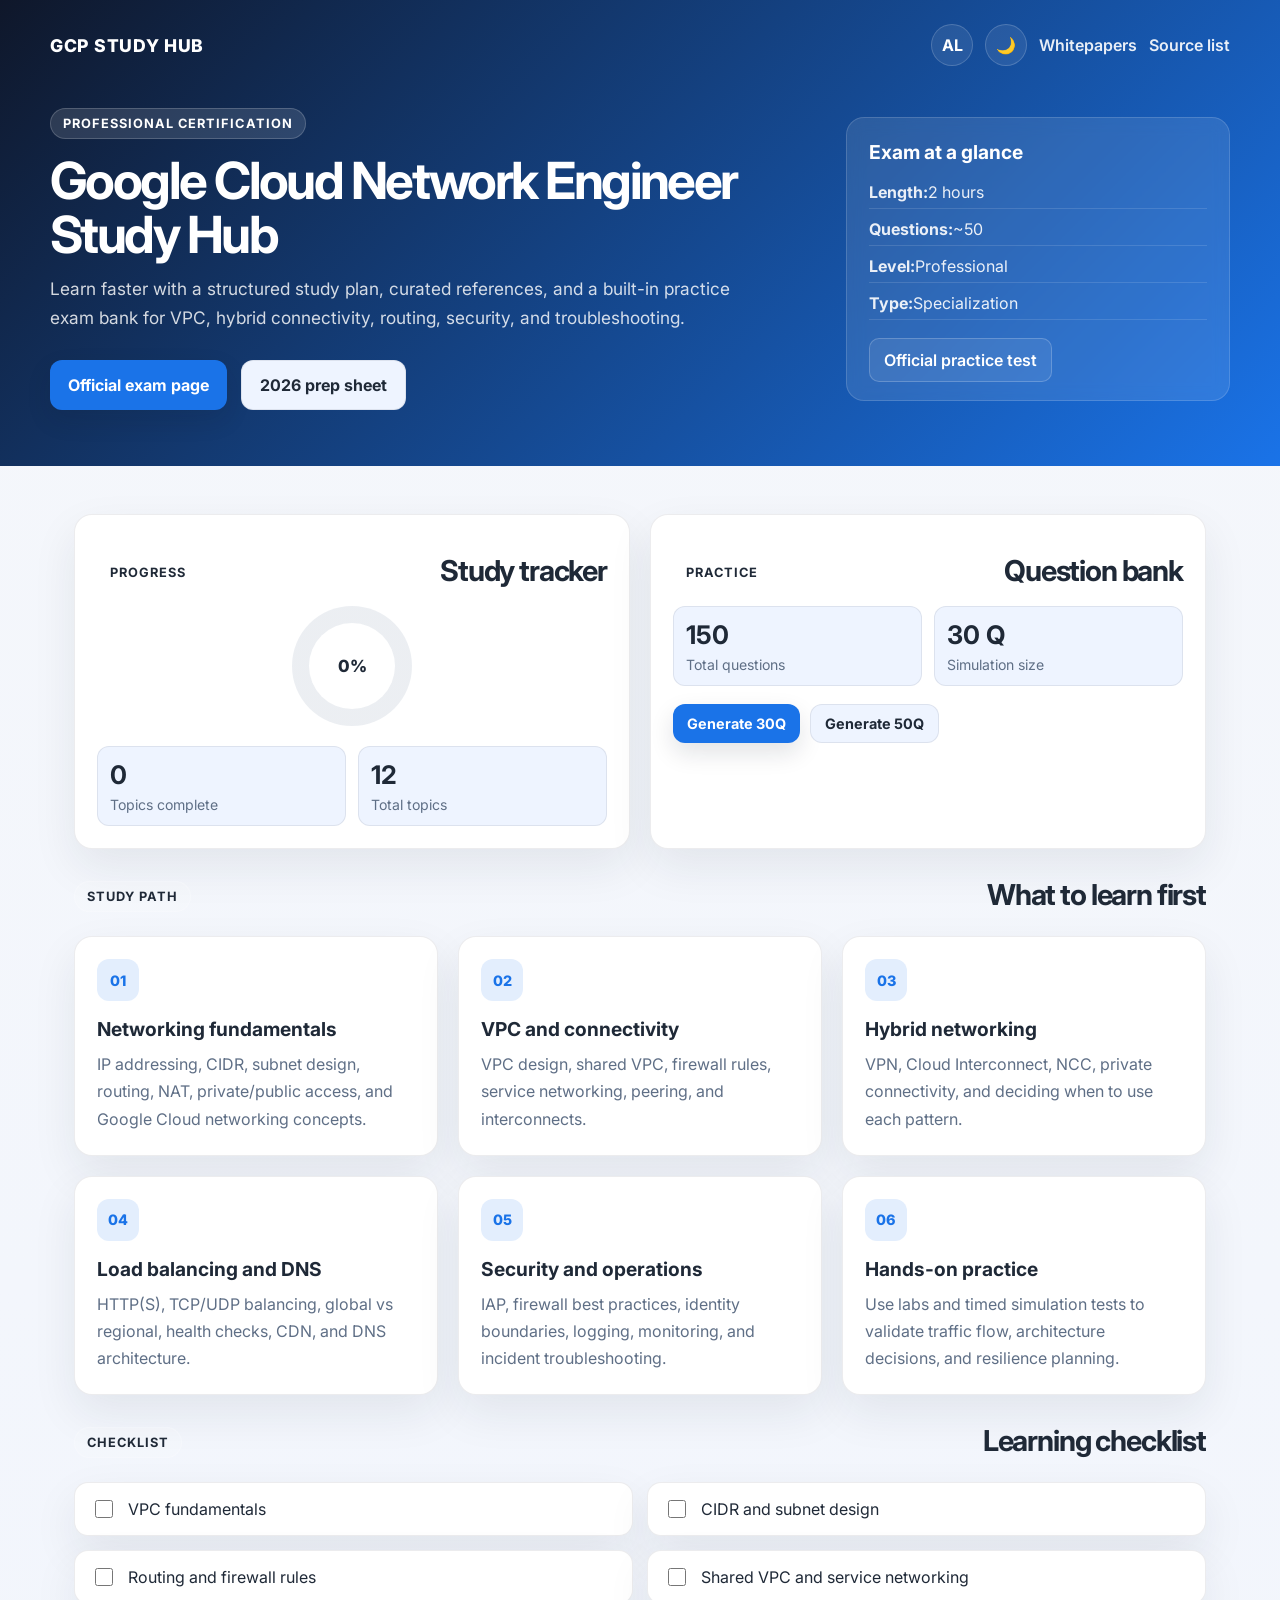
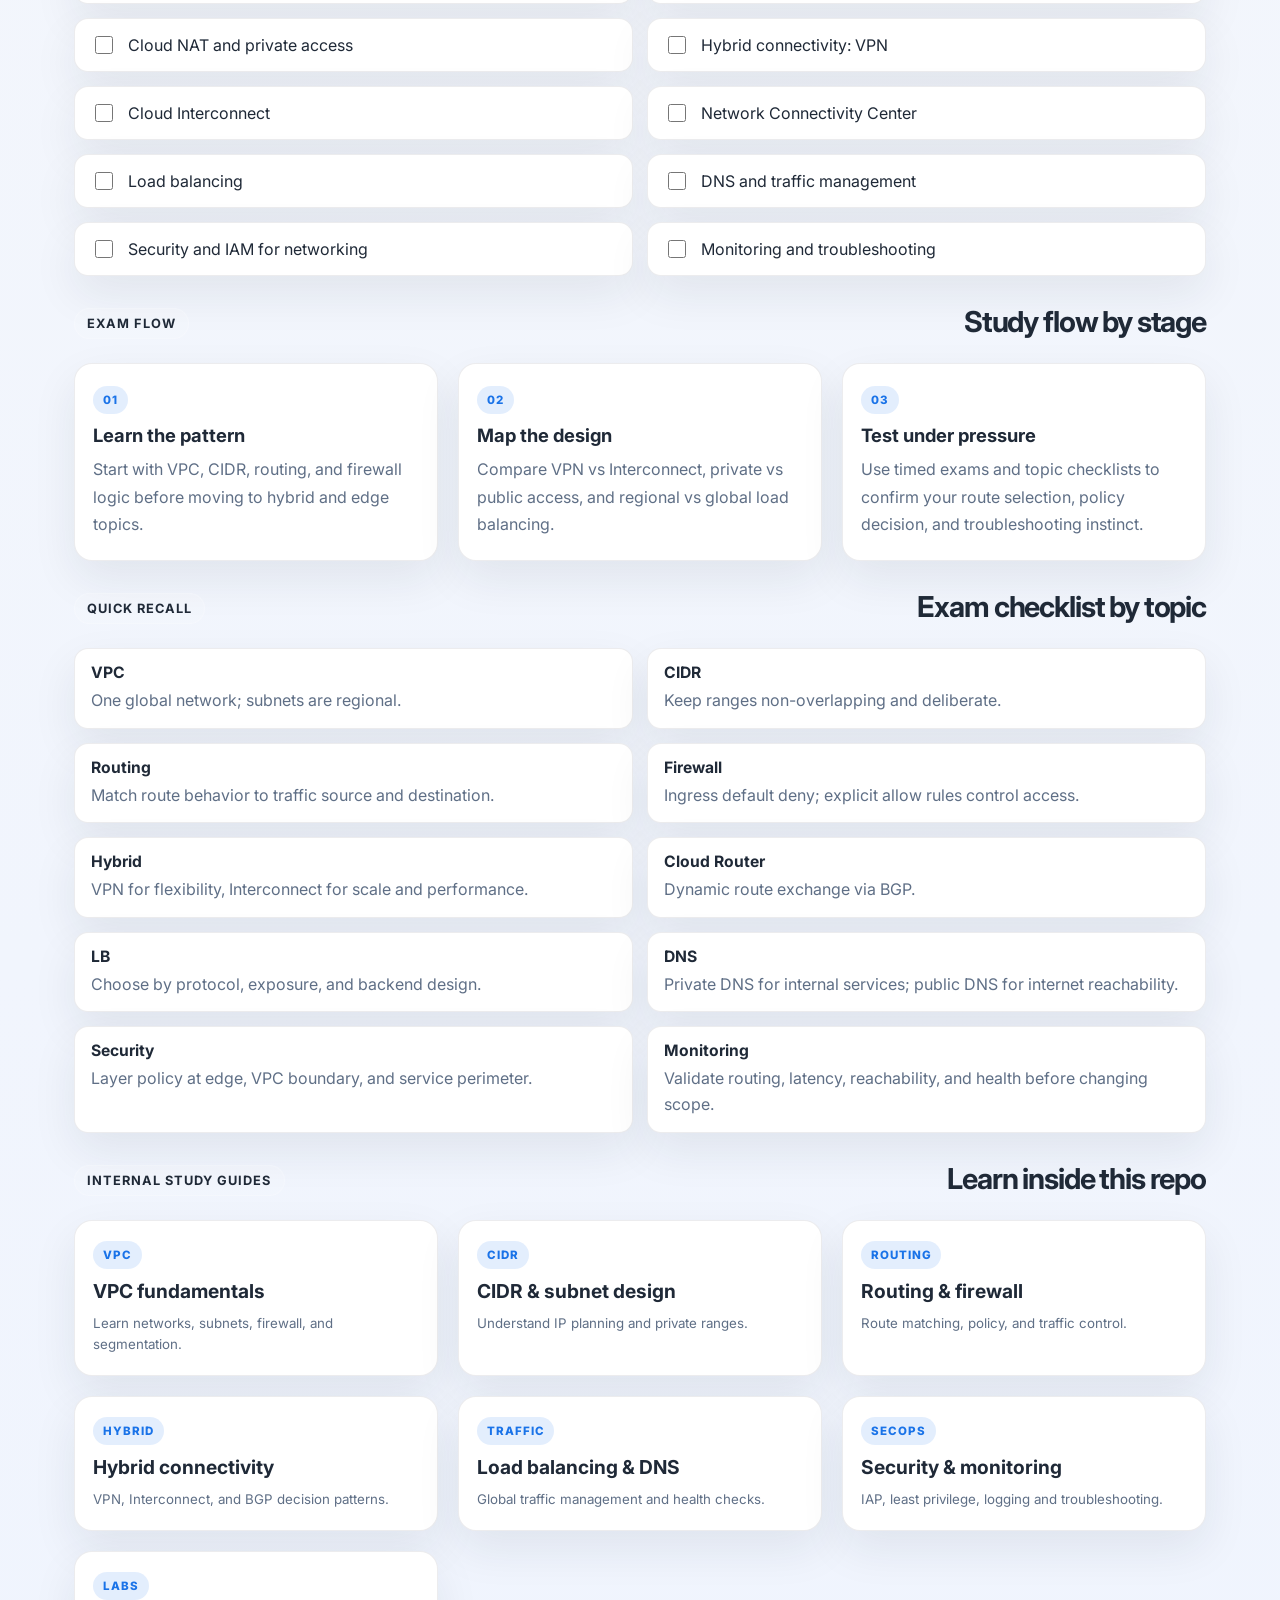
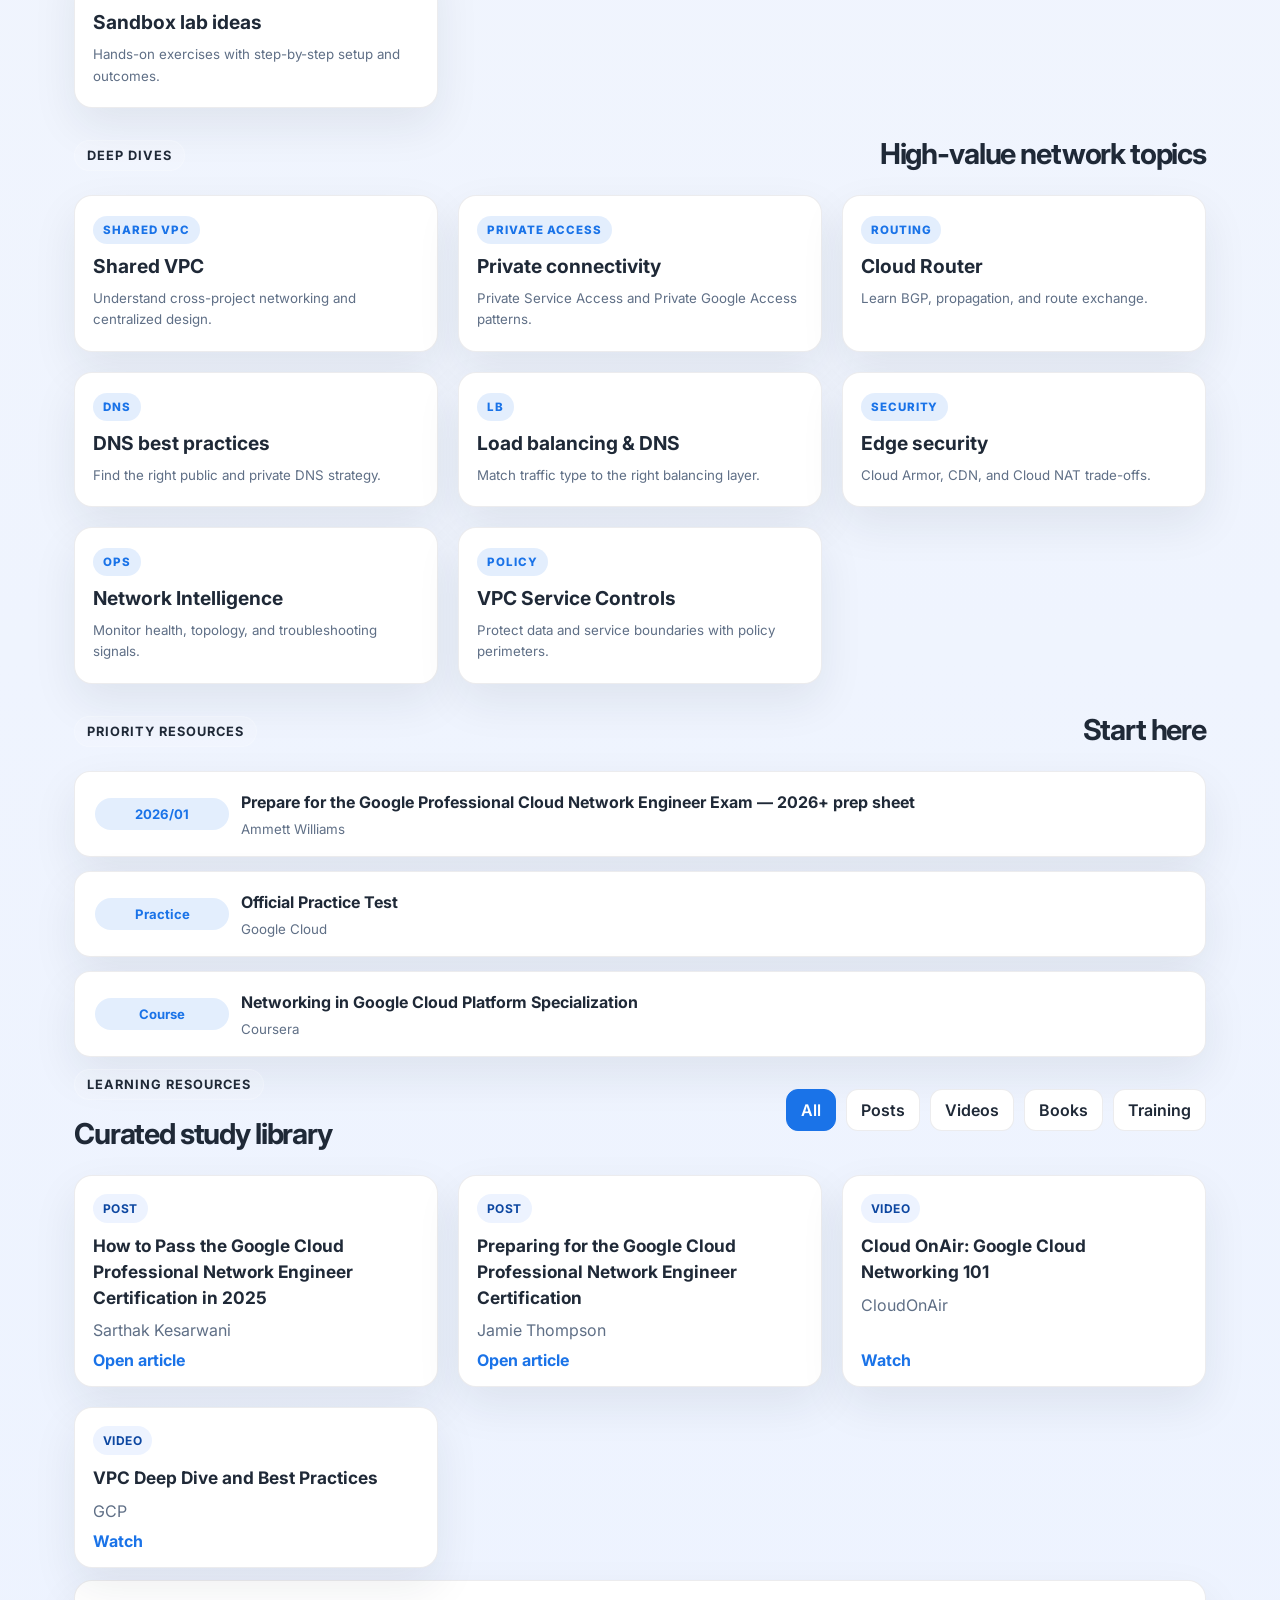
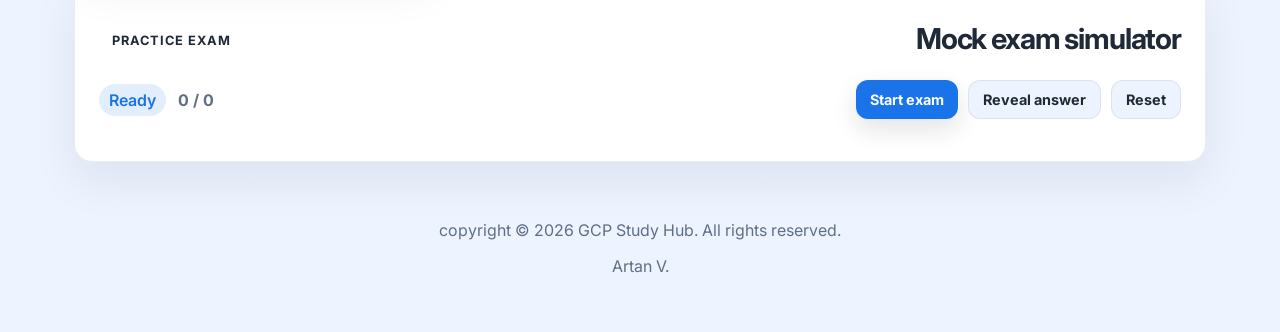
==== commit f8bf3481: "remove old links" ====
--- a/index.html
+++ b/index.html
@@ -367,33 +367,6 @@
             <a href="https://www.youtube.com/watch?v=wmP6SQe5J7g" target="_blank" rel="noreferrer">Watch</a>
           </article>
 
-          <article class="resource-card" data-category="books">
-            <span class="resource-type">Book</span>
-            <h3>Google Cloud Platform (GCP) Professional Cloud Network Engineer Certification Companion</h3>
-            <p>Certification companion</p>
-            <a href="https://a.co/d/4icu5XX" target="_blank" rel="noreferrer">View book</a>
-          </article>
-
-          <article class="resource-card" data-category="books">
-            <span class="resource-type">Book</span>
-            <h3>Google Cloud Platform for Architects</h3>
-            <p>Architectural reference</p>
-            <a href="https://www.amazon.com/Google-Cloud-Platform-Architects-solutions/dp/1788834305/" target="_blank" rel="noreferrer">View book</a>
-          </article>
-
-          <article class="resource-card" data-category="training">
-            <span class="resource-type">Training</span>
-            <h3>Networking in the Google Cloud</h3>
-            <p>Qwiklabs</p>
-            <a href="https://google.qwiklabs.com/quests/31" target="_blank" rel="noreferrer">View lab</a>
-          </article>
-
-          <article class="resource-card" data-category="training">
-            <span class="resource-type">Training</span>
-            <h3>Network Performance and Optimization</h3>
-            <p>Qwiklabs</p>
-            <a href="https://google.qwiklabs.com/quests/46" target="_blank" rel="noreferrer">View lab</a>
-          </article>
         </div>
       </section>
 
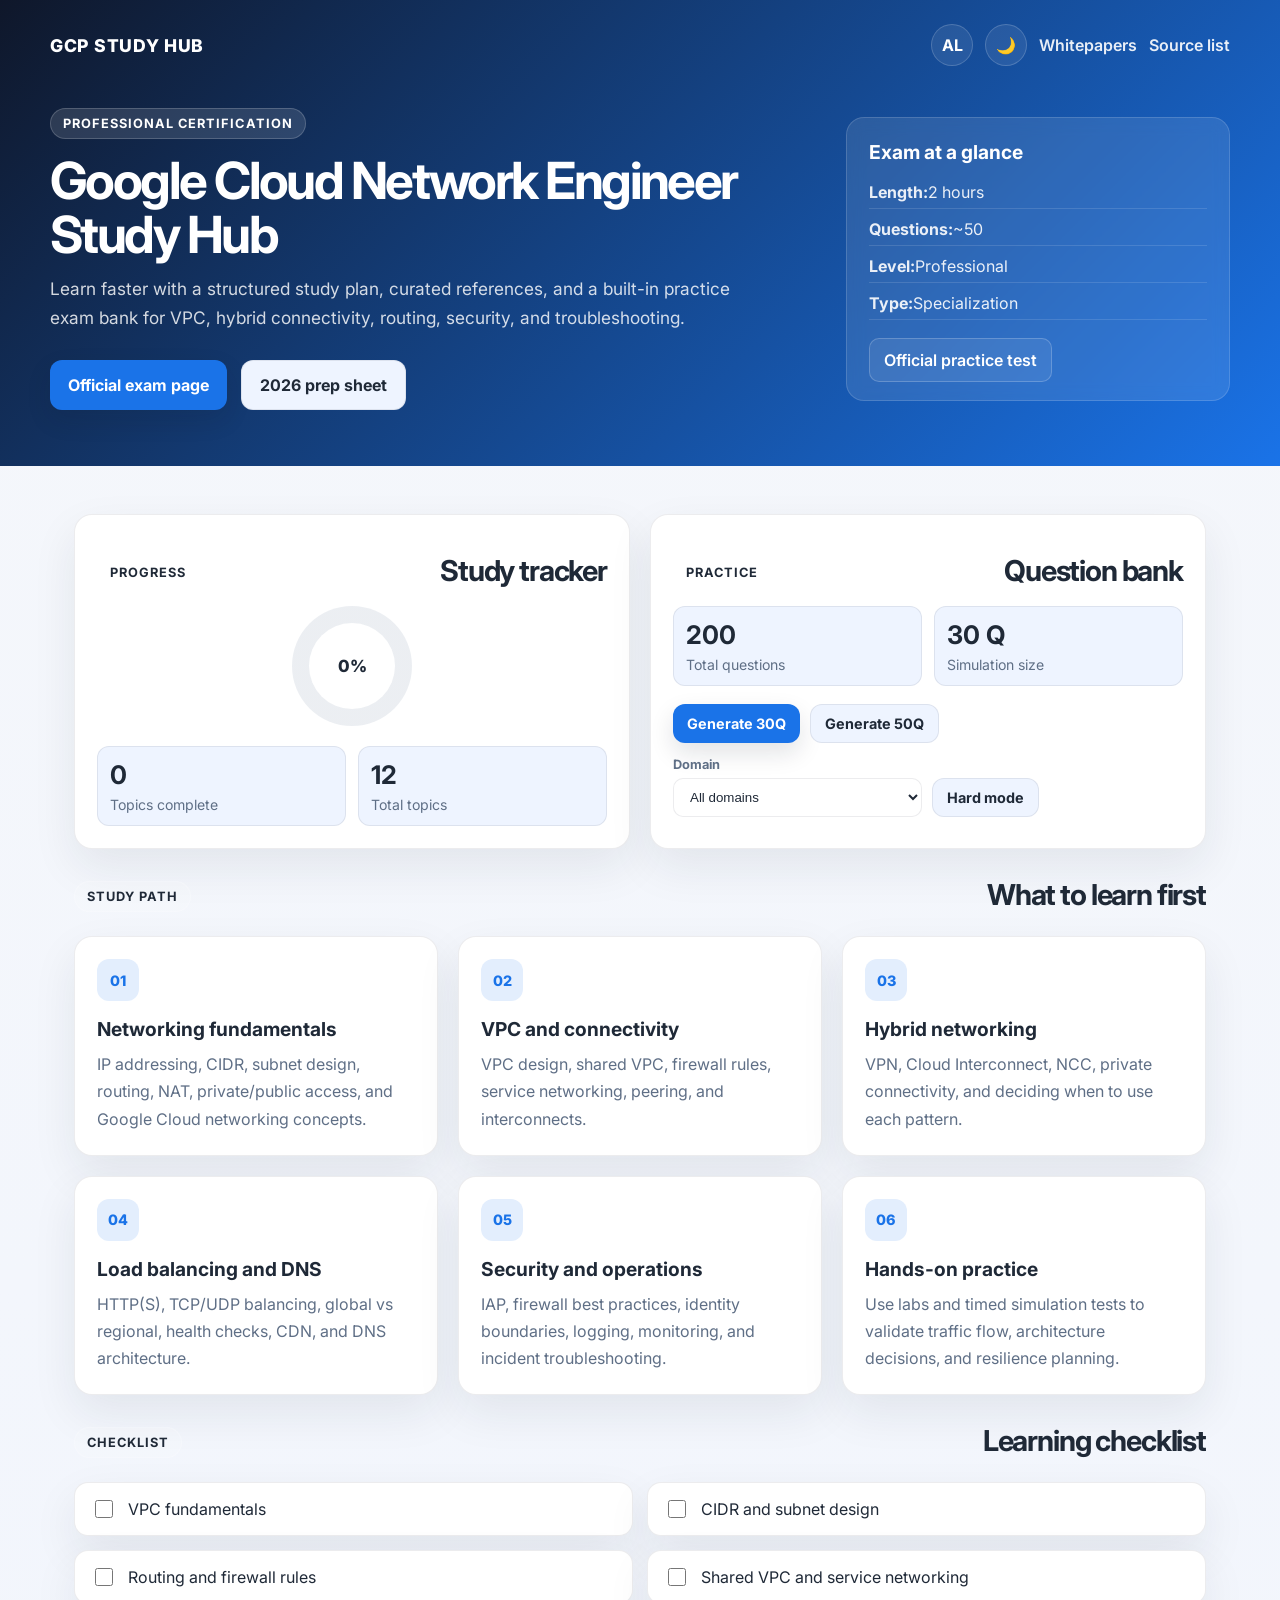
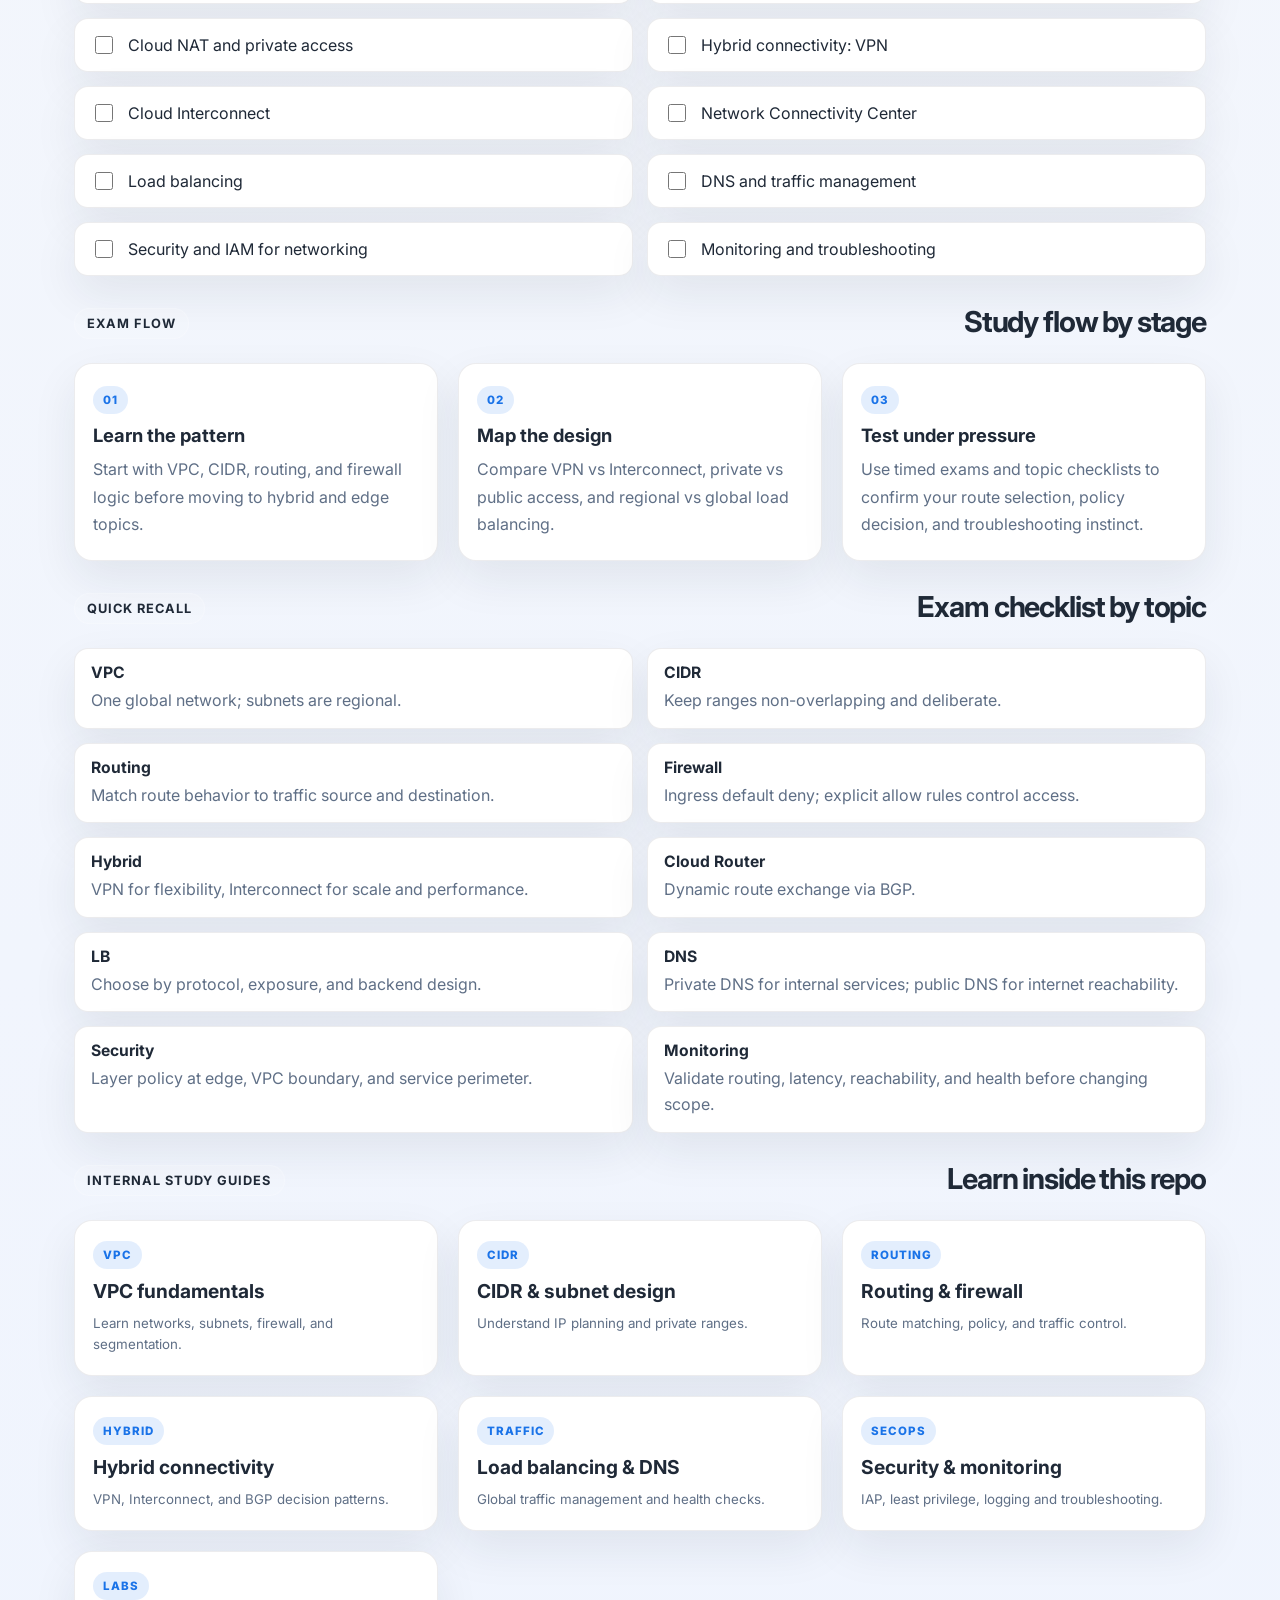
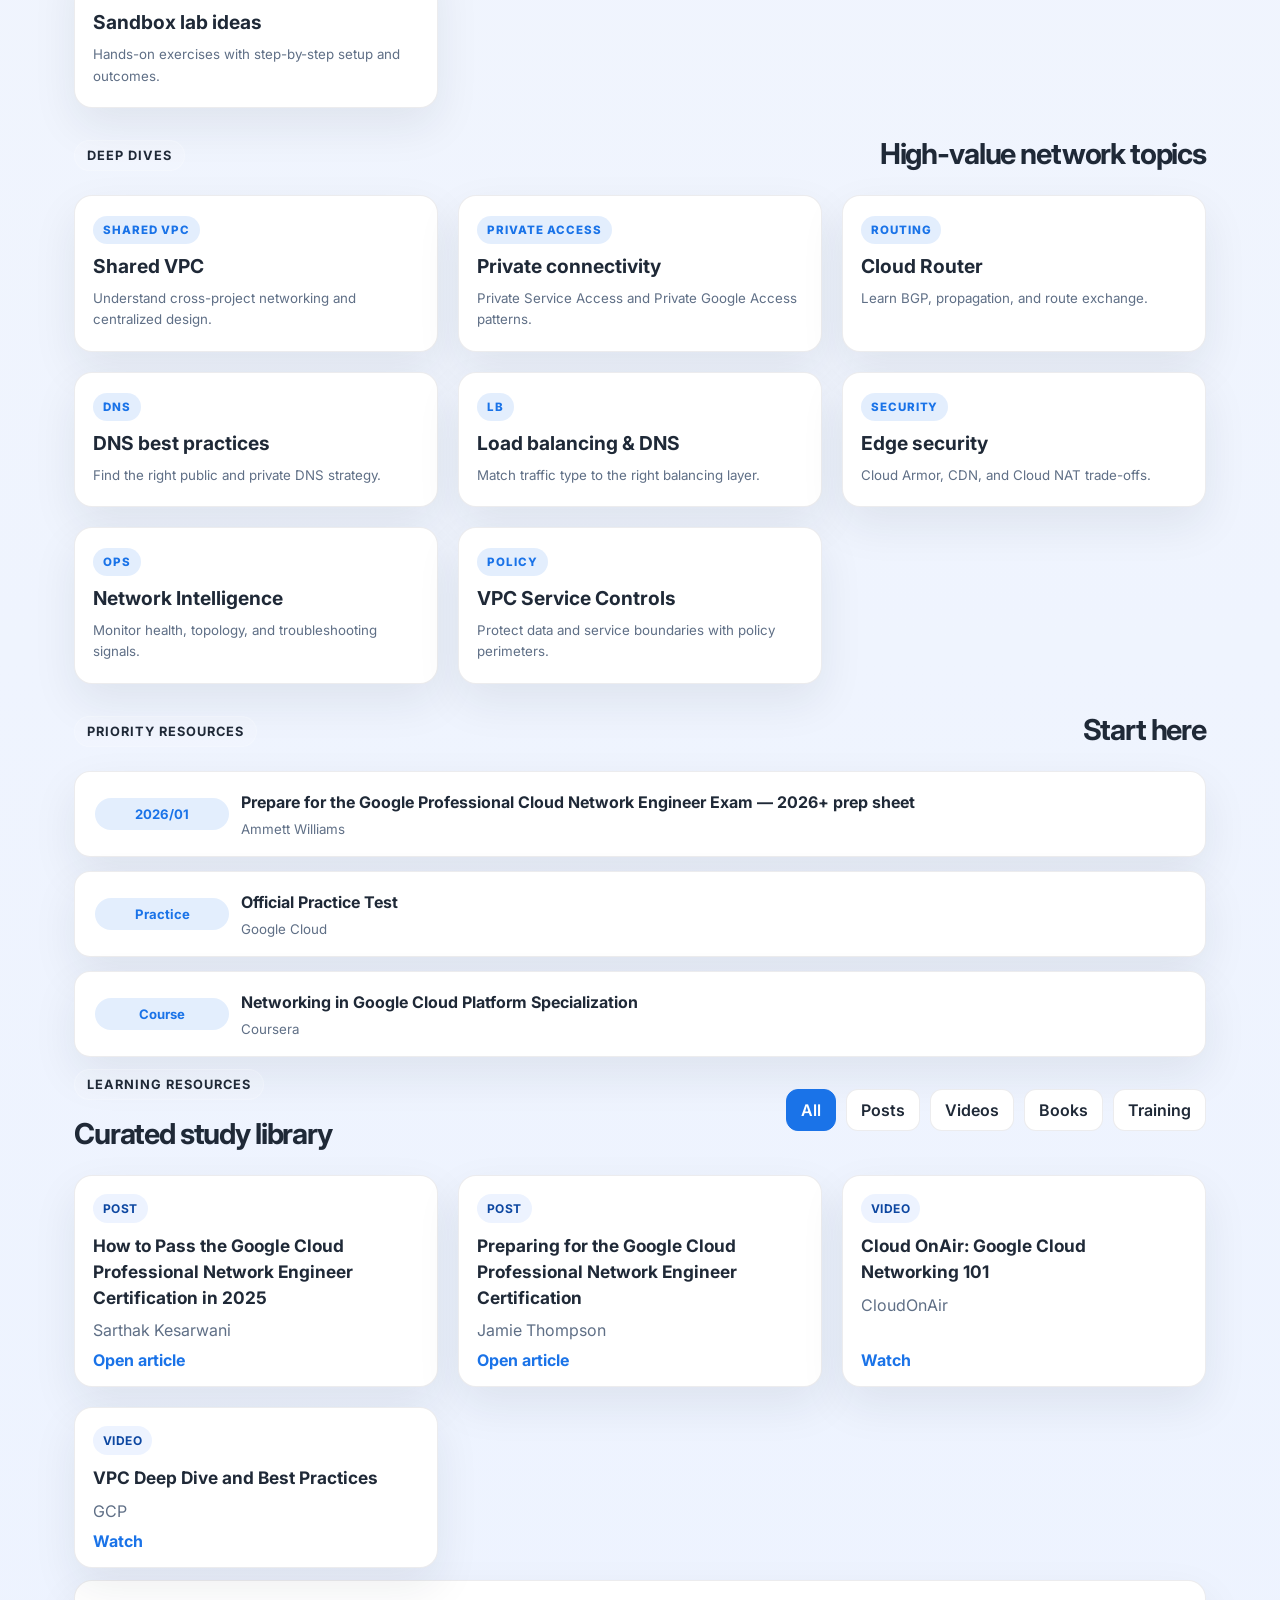
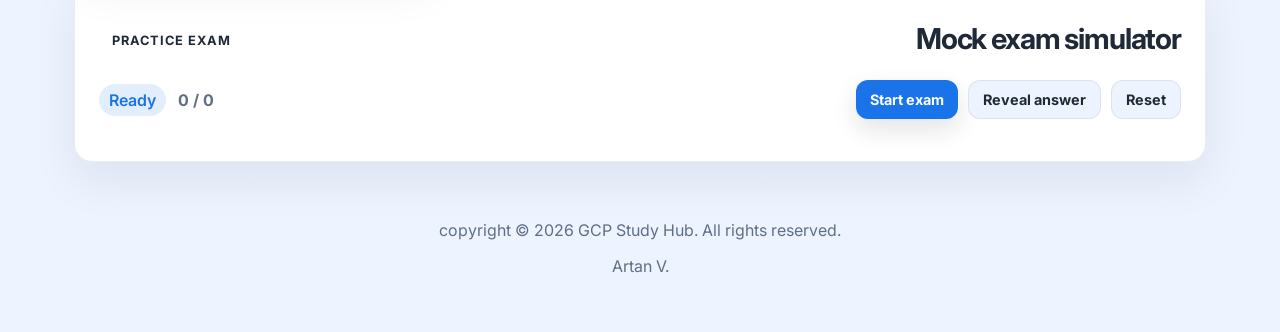
==== commit 9fa3b395: "fix test" ====
--- a/index.html
+++ b/index.html
@@ -92,6 +92,22 @@
             <button class="button primary small" id="generate30Btn" type="button" data-i18n="generate30">Generate 30Q</button>
             <button class="button secondary small" id="generate50Btn" type="button" data-i18n="generate50">Generate 50Q</button>
           </div>
+          <div class="exam-advanced-controls">
+            <label class="exam-domain-control" for="examDomainSelect">
+              <span>Domain</span>
+              <select id="examDomainSelect" aria-label="Select question domain">
+                <option value="all">All domains</option>
+                <option value="VPC & Subnetting">VPC &amp; Subnetting</option>
+                <option value="Routing & BGP">Routing &amp; BGP</option>
+                <option value="Hybrid Connectivity">Hybrid Connectivity</option>
+                <option value="Security & Firewall">Security &amp; Firewall</option>
+                <option value="DNS & Load Balancing">DNS &amp; Load Balancing</option>
+                <option value="Monitoring & Troubleshooting">Monitoring &amp; Troubleshooting</option>
+                <option value="Private Access & Service Controls">Private Access &amp; Service Controls</option>
+              </select>
+            </label>
+            <button class="button secondary small" id="hardModeBtn" type="button" aria-pressed="false">Hard mode</button>
+          </div>
         </div>
       </section>
 
--- a/styles.css
+++ b/styles.css
@@ -562,32 +562,62 @@
 
 .whitepaper-list {
   display: grid;
-  grid-template-columns: repeat(auto-fit, minmax(240px, 1fr));
-  gap: 20px;
+  grid-template-columns: repeat(auto-fit, minmax(260px, 1fr));
+  gap: 18px;
 }
 
 .whitepaper-card {
-  background: var(--panel);
-  border: 1px solid var(--border);
+  position: relative;
+  background: linear-gradient(180deg, rgba(255,255,255,0.98), rgba(247,250,255,0.96));
+  border: 1px solid rgba(148, 163, 184, 0.22);
   border-radius: 18px;
-  box-shadow: var(--shadow);
+  box-shadow: 0 10px 28px rgba(15, 23, 42, 0.06);
   padding: 18px 18px 16px;
   display: flex;
   flex-direction: column;
   gap: 12px;
+  min-height: 220px;
+  transition: transform 0.2s ease, box-shadow 0.2s ease, border-color 0.2s ease;
+}
+
+.whitepaper-card:hover {
+  transform: translateY(-2px);
+  box-shadow: 0 16px 34px rgba(15, 23, 42, 0.09);
+  border-color: rgba(59, 130, 246, 0.28);
+}
+
+body.dark-mode .whitepaper-card {
+  background: linear-gradient(180deg, rgba(15, 23, 42, 0.96), rgba(17, 24, 39, 0.94));
+  box-shadow: 0 14px 32px rgba(2, 6, 23, 0.38);
+}
+
+.whitepaper-meta {
+  display: flex;
+  align-items: center;
+  justify-content: space-between;
+  gap: 10px;
 }
 
 .whitepaper-badge {
   display: inline-flex;
+  align-items: center;
   align-self: flex-start;
   width: fit-content;
   border-radius: 999px;
   background: var(--primary-soft);
   color: var(--primary);
-  padding: 7px 10px;
-  font-size: 0.75rem;
+  padding: 6px 10px;
+  font-size: 0.72rem;
   font-weight: 800;
-  letter-spacing: 0.06em;
+  letter-spacing: 0.05em;
+  text-transform: uppercase;
+}
+
+.whitepaper-format {
+  color: var(--muted);
+  font-size: 0.72rem;
+  font-weight: 700;
+  letter-spacing: 0.04em;
   text-transform: uppercase;
 }
 
@@ -595,12 +625,16 @@
   margin: 0;
   font-size: 1.08rem;
   line-height: 1.5;
+  letter-spacing: -0.02em;
+  min-height: 72px;
 }
 
 .whitepaper-card p {
   margin: 0;
   color: var(--muted);
   line-height: 1.7;
+  font-size: 0.94rem;
+  flex: 1;
 }
 
 .whitepaper-card a {
@@ -609,11 +643,18 @@
   align-items: center;
   justify-content: center;
   padding: 10px 14px;
-  background: var(--primary);
-  color: #fff;
+  background: rgba(59, 130, 246, 0.08);
+  border: 1px solid rgba(59, 130, 246, 0.14);
+  color: var(--primary);
   text-decoration: none;
   border-radius: 10px;
   font-weight: 700;
+  transition: all 0.2s ease;
+}
+
+.whitepaper-card a:hover {
+  background: var(--primary-soft);
+  border-color: var(--primary-soft);
 }
 
 .topic-grid {
@@ -993,10 +1034,40 @@
 }
 
 .practice-actions,
-.exam-nav {
+.exam-nav,
+.exam-advanced-controls {
   display: flex;
   gap: 10px;
   flex-wrap: wrap;
+}
+
+.exam-advanced-controls {
+  margin-top: 14px;
+  align-items: end;
+}
+
+.exam-domain-control {
+  display: flex;
+  flex-direction: column;
+  gap: 6px;
+  color: var(--muted);
+  font-size: 0.8rem;
+  font-weight: 700;
+}
+
+.exam-domain-control select {
+  border: 1px solid var(--border);
+  border-radius: 10px;
+  background: var(--panel);
+  color: var(--text);
+  padding: 10px 12px;
+  min-width: 220px;
+}
+
+#hardModeBtn.is-active {
+  border-color: rgba(249, 115, 22, 0.6);
+  background: rgba(249, 115, 22, 0.12);
+  color: var(--text);
 }
 
 .question-progress {
@@ -1129,6 +1200,136 @@
   margin-bottom: 8px;
 }
 
+.performance-band {
+  display: inline-block;
+  margin-bottom: 12px;
+  padding: 6px 10px;
+  border-radius: 999px;
+  font-size: 0.8rem;
+  font-weight: 700;
+  letter-spacing: 0.04em;
+  text-transform: uppercase;
+  background: rgba(96, 165, 250, 0.1);
+  color: var(--primary);
+}
+
+.performance-band.strong {
+  background: rgba(34, 197, 94, 0.12);
+  color: #16a34a;
+}
+
+.performance-band.excellent {
+  background: rgba(34, 197, 94, 0.12);
+  color: #16a34a;
+}
+
+.performance-band.borderline {
+  background: rgba(250, 204, 21, 0.12);
+  color: #b45309;
+}
+
+.performance-band.needs-improvement {
+  background: rgba(239, 68, 68, 0.12);
+  color: #b91c1c;
+}
+
+.weak-domains {
+  margin: 18px 0;
+  padding: 10px 12px;
+  border: 1px solid var(--border);
+  border-radius: 10px;
+  background: rgba(96, 165, 250, 0.05);
+  color: var(--muted);
+  line-height: 1.5;
+}
+
+.domain-breakdown {
+  display: grid;
+  gap: 12px;
+  margin: 20px 0;
+}
+
+.domain-score {
+  background: var(--panel);
+  border: 1px solid var(--border);
+  border-radius: 12px;
+  padding: 10px 12px;
+}
+
+.domain-score-top {
+  display: flex;
+  justify-content: space-between;
+  align-items: center;
+  gap: 8px;
+  margin-bottom: 8px;
+  font-size: 0.9rem;
+  color: var(--muted);
+}
+
+.domain-score-bar {
+  height: 10px;
+  background: rgba(148, 163, 184, 0.18);
+  border-radius: 999px;
+  overflow: hidden;
+}
+
+.domain-score-bar span {
+  display: block;
+  height: 100%;
+  border-radius: inherit;
+  background: linear-gradient(90deg, var(--primary), #4f9cff);
+}
+
+.review-panel {
+  margin: 20px 0;
+}
+
+.review-panel h4 {
+  margin: 0 0 12px;
+}
+
+.review-list {
+  list-style: none;
+  padding: 0;
+  margin: 0;
+  display: grid;
+  gap: 12px;
+}
+
+.review-item {
+  background: var(--panel);
+  border: 1px solid var(--border);
+  border-radius: 12px;
+  padding: 12px 14px;
+}
+
+.review-item.review-correct {
+  border-left: 4px solid var(--success);
+}
+
+.review-item.review-wrong {
+  border-left: 4px solid var(--danger);
+}
+
+.review-header {
+  display: flex;
+  justify-content: space-between;
+  gap: 8px;
+  margin-bottom: 8px;
+  color: var(--muted);
+  font-size: 0.8rem;
+}
+
+.review-item p {
+  margin: 0 0 8px;
+  line-height: 1.5;
+}
+
+.review-answer-line {
+  font-size: 0.9rem;
+  color: var(--muted);
+}
+
 .hidden {
   display: none !important;
 }
